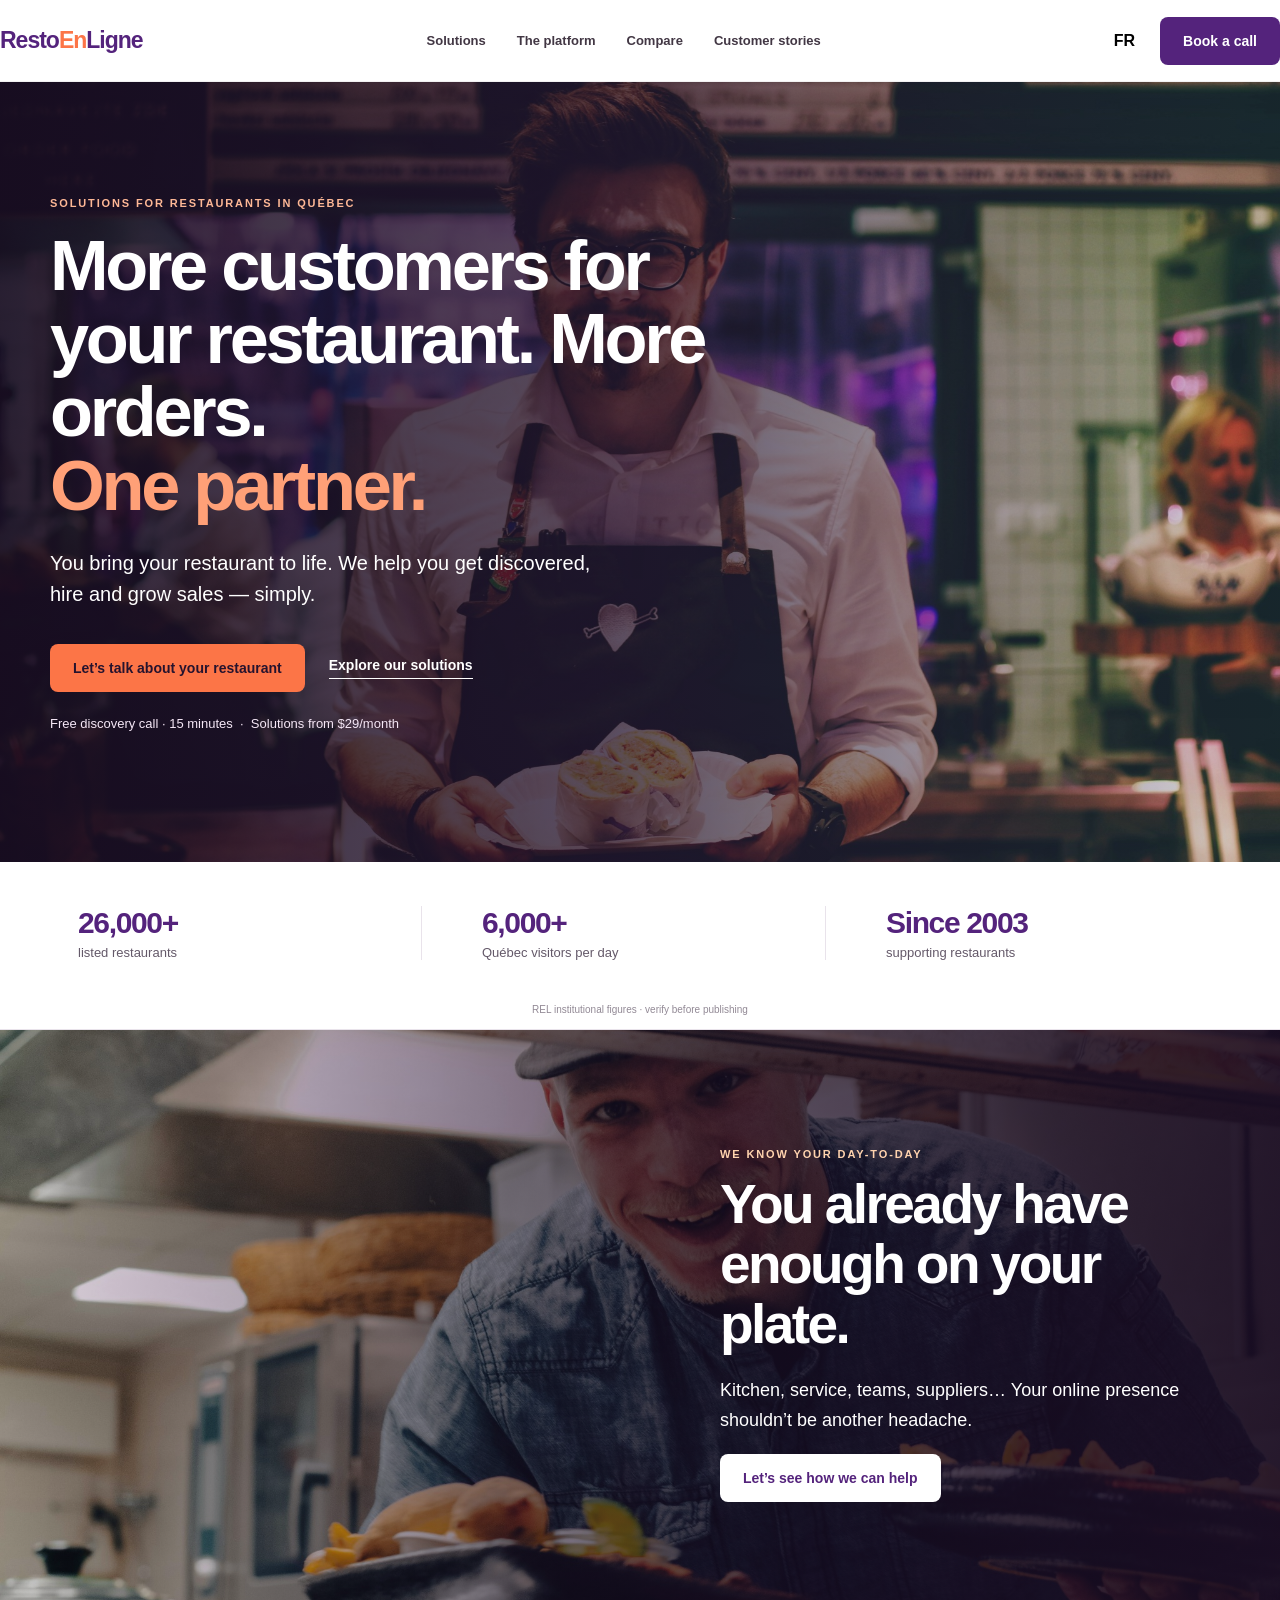
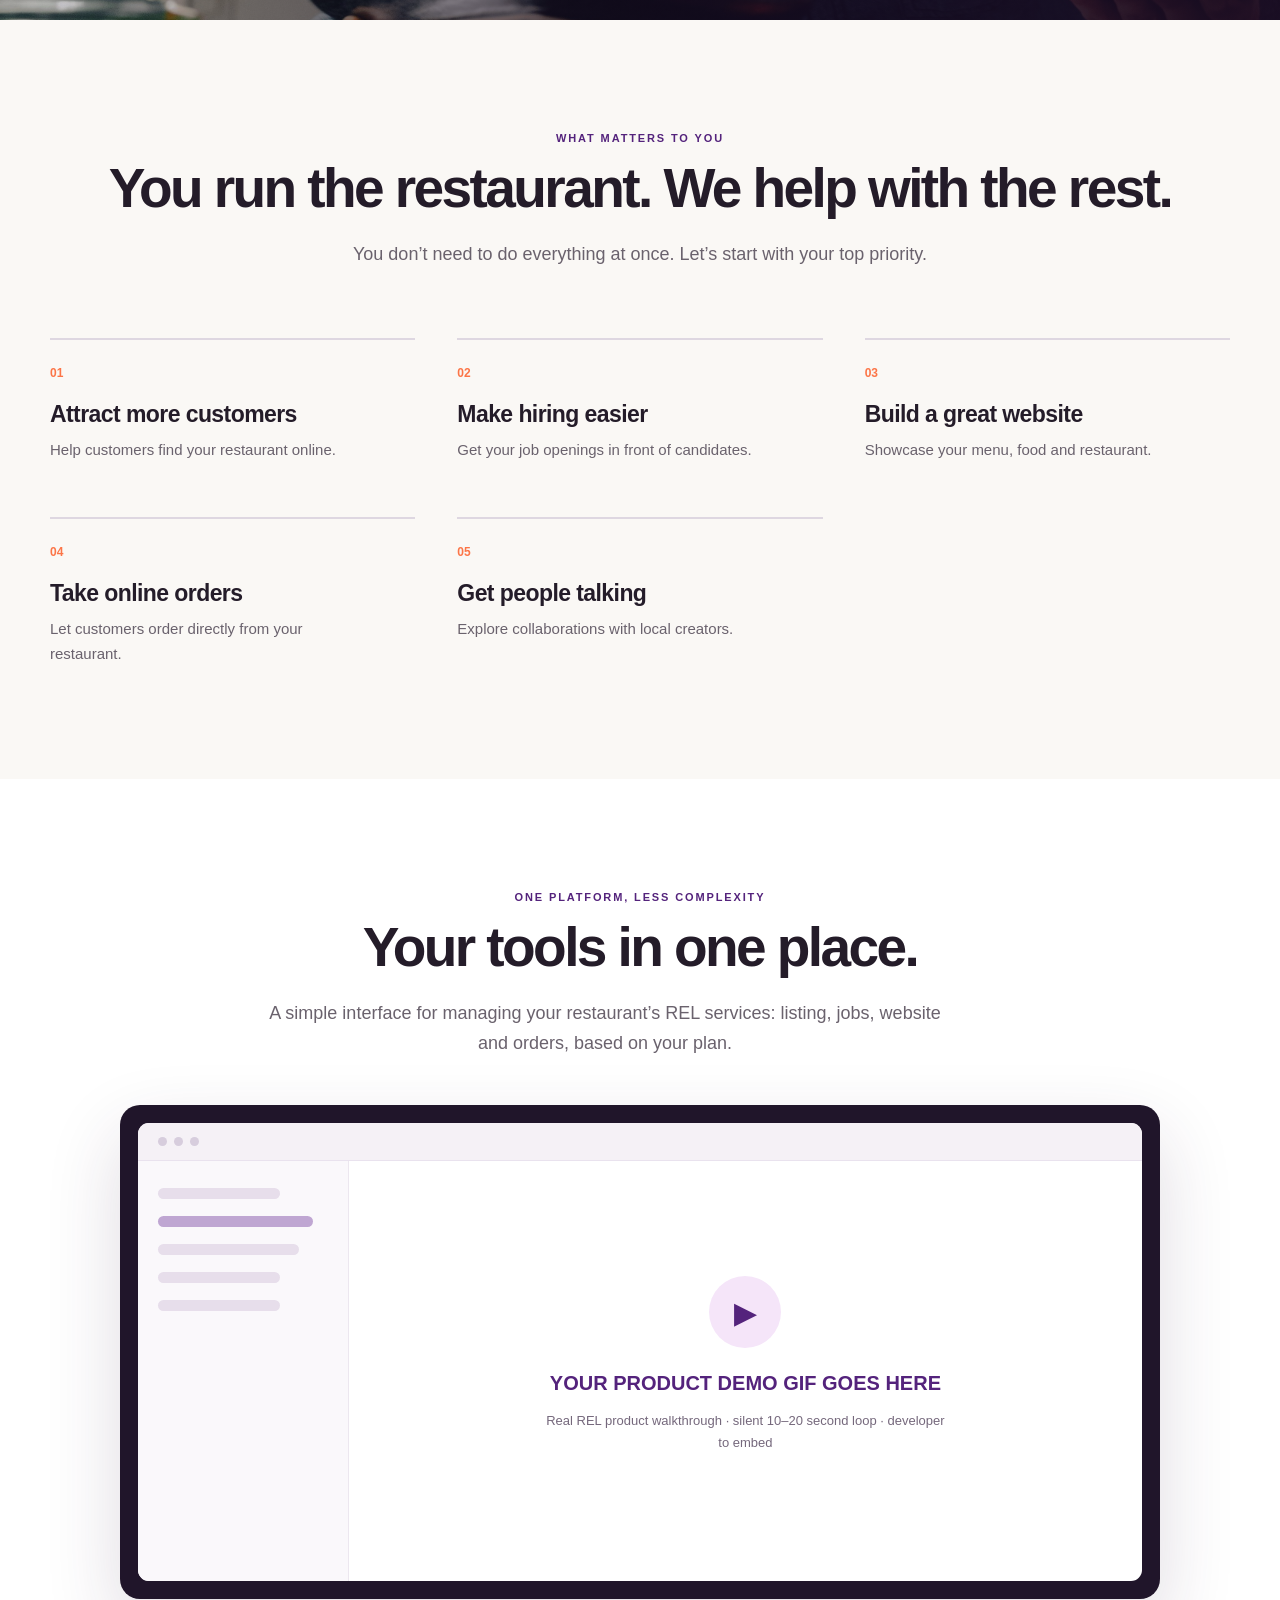
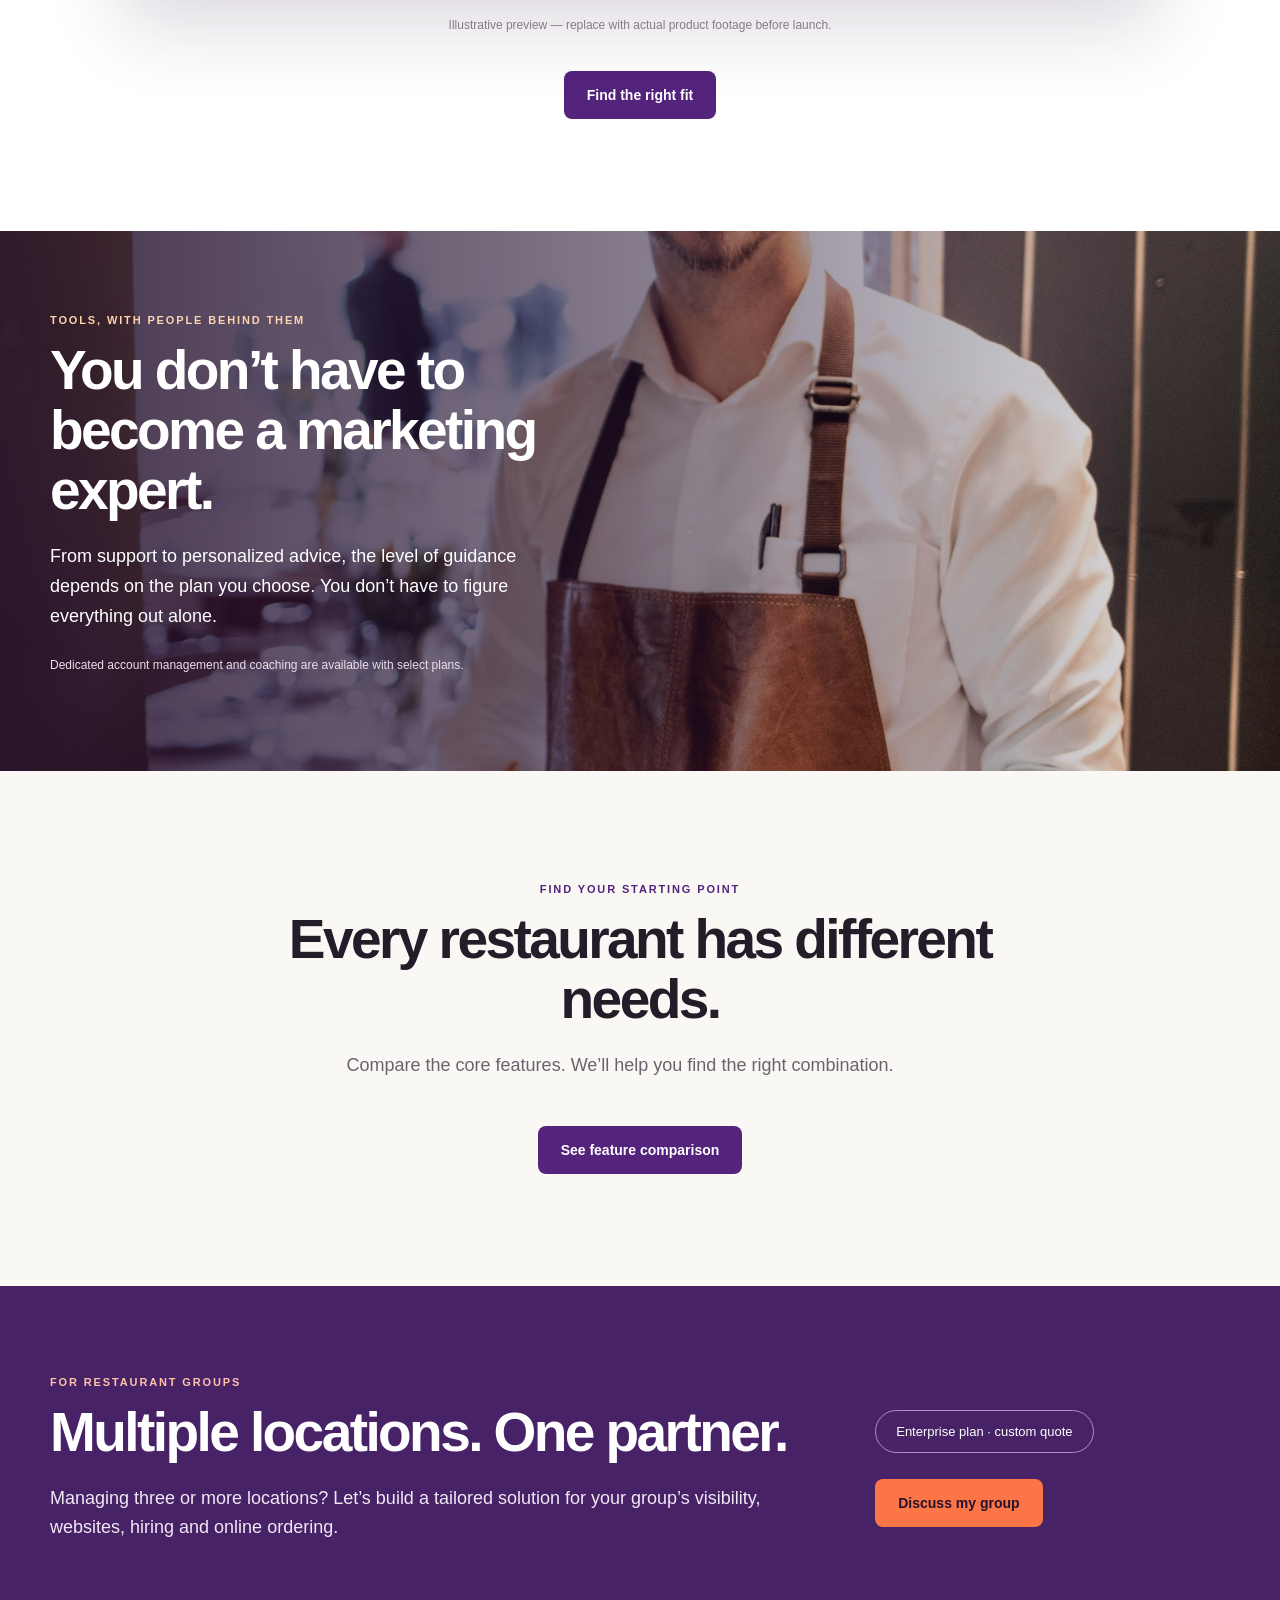
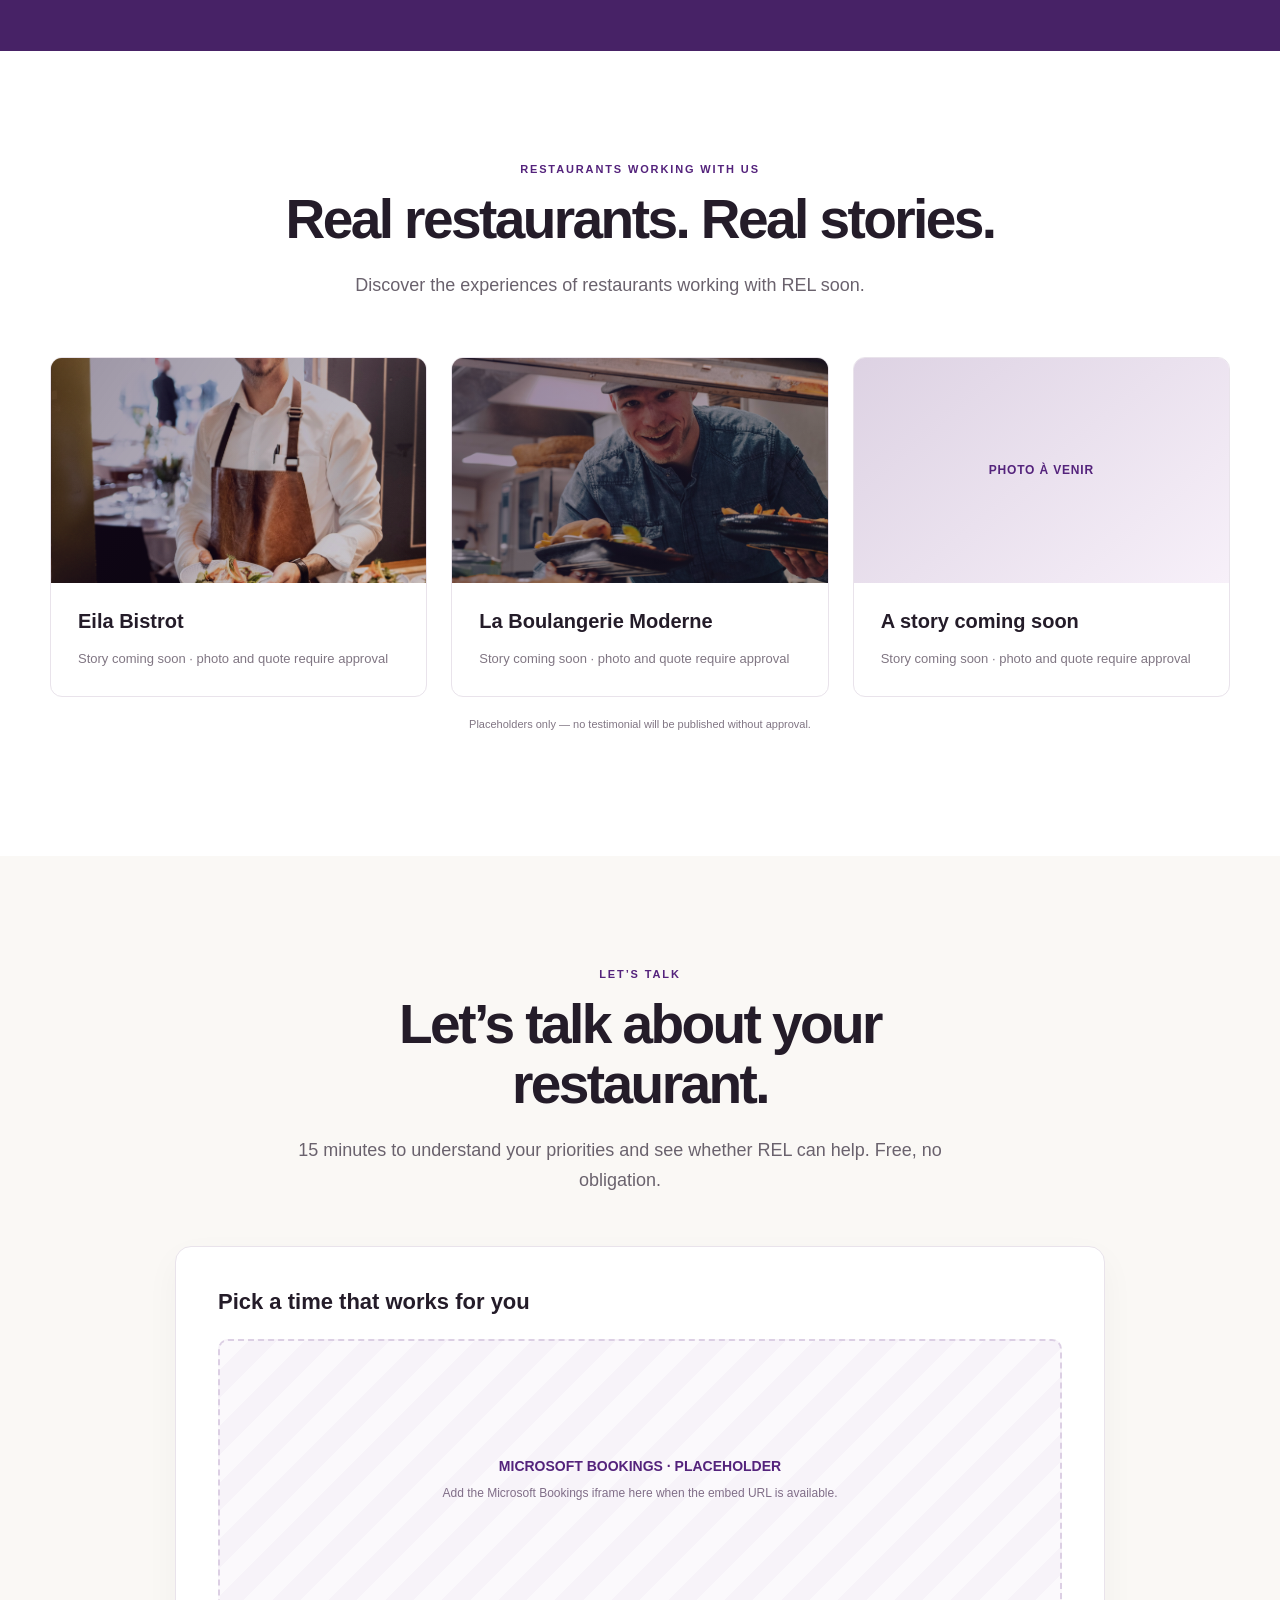
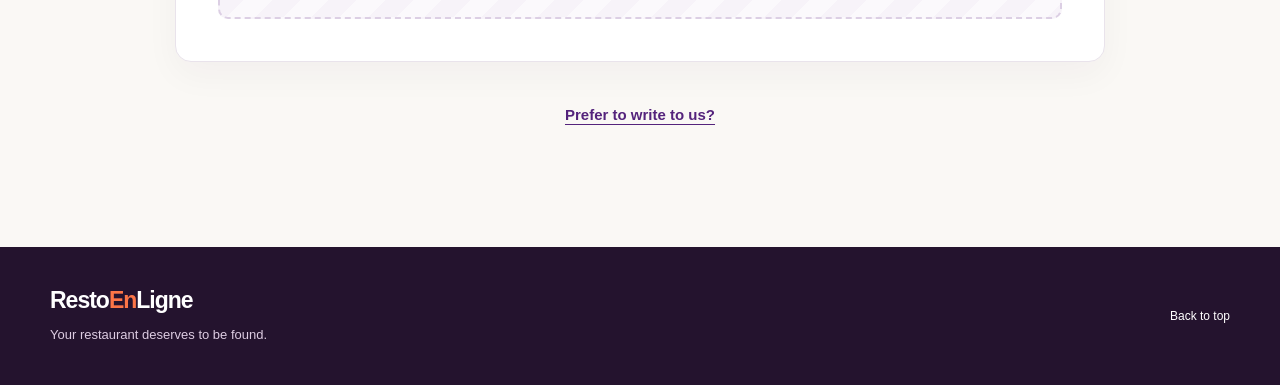
==== en/index.html @ 41df428f "Add files via upload V4 - REL Landing Page FR/EN - SEO/GEO Optimized" ====
<!doctype html>
<!DOCTYPE html>
<html lang="en-CA"><head><meta charset="utf-8"/><meta content="width=device-width,initial-scale=1" name="viewport"/><meta content="#54237C" name="theme-color"/><title>Restaurant Marketing, Online Ordering &amp; Hiring in Québec | RestoEnLigne</title><meta content="RestoEnLigne helps Québec restaurants get discovered with online visibility, websites, hiring and online ordering. Plans from $29/month." name="description"/><meta content="Restaurant Marketing, Online Ordering &amp; Hiring in Québec | RestoEnLigne" property="og:title"/><meta content="RestoEnLigne helps Québec restaurants get discovered with online visibility, websites, hiring and online ordering. Plans from $29/month." property="og:description"/><style>
:root{--purple:#54237c;--deep:#25132e;--ink:#241c29;--muted:#6a626d;--orange:#fc7547;--cream:#faf8f5;--border:#e9e3eb}*{box-sizing:border-box}html{scroll-behavior:smooth}body{margin:0;color:var(--ink);background:white;font-family:Inter,-apple-system,BlinkMacSystemFont,'Segoe UI',Arial,sans-serif;-webkit-font-smoothing:antialiased}a{text-decoration:none;color:inherit}button,input,select{font:inherit}button{cursor:pointer}.container{width:min(1180px,calc(100% - 72px));margin:auto}.header{height:82px;background:#fff;display:flex;align-items:center;position:sticky;top:0;z-index:20;border-bottom:1px solid rgba(40,25,45,.06)}.nav{display:flex;align-items:center;justify-content:space-between;gap:26px;width:100%}.logo{font-size:23px;font-weight:850;letter-spacing:-1px;color:var(--purple)}.logo em{color:var(--orange);font-style:normal}.links{display:flex;align-items:center;gap:31px;color:#423744;font-size:13px;font-weight:650}.rightnav{display:flex;align-items:center;gap:16px}.lang{padding:8px 9px;background:none;border:0;font-weight:800}.btn{display:inline-flex;align-items:center;justify-content:center;border:0;border-radius:8px;background:var(--purple);padding:16px 23px;color:#fff;font-weight:750;font-size:14px;transition:transform .2s,background .2s}.btn:hover{transform:translateY(-2px);background:#3c175c}.btn.orange{background:var(--orange);color:#25132e}.btn.orange:hover{background:#ff9169}.btn.light{background:#fff;color:var(--purple)}.linktext{font-size:14px;font-weight:750;border-bottom:1px solid currentColor;padding-bottom:5px}.eyebrow{font-size:11px;font-weight:850;letter-spacing:.17em;text-transform:uppercase;color:var(--purple)}h1,h2,h3,p{margin-top:0}h1,h2{letter-spacing:-.047em}h1{font-size:clamp(48px,5.5vw,83px);line-height:1.04;margin:20px 0 26px;font-weight:850}h2{font-size:clamp(36px,4.3vw,59px);line-height:1.09;font-weight:820;margin:14px 0 22px}p{line-height:1.65}.section{padding:112px 0}.lead{font-size:18px;color:var(--muted);max-width:680px}.hero{height:min(780px,calc(100svh - 82px));min-height:670px;background-image:linear-gradient(90deg,rgba(23,9,30,.88) 0%,rgba(30,12,39,.74) 43%,rgba(22,12,27,.16) 100%),url('assets/hero-restaurateur.jpg');background-position:center,center 45%;background-size:cover;display:flex;align-items:center;color:#fff}.hero-inner{padding:72px 0;max-width:720px}.hero .eyebrow{color:#feb896}.hero h1 .accent{display:block;color:#ffa077}.hero-desc{font-size:20px;max-width:575px;color:#fff;line-height:1.55}.hero-actions{display:flex;gap:24px;align-items:center;flex-wrap:wrap;margin-top:34px}.hero .linktext{color:#fff}.subnote{margin-top:21px;font-size:13px;color:#f5e7f6}.stats{border-bottom:1px solid var(--border);background:#fff}.stats-grid{display:grid;grid-template-columns:repeat(3,1fr);gap:32px;padding:44px 0}.stat{border-right:1px solid var(--border);padding:0 28px}.stat:last-child{border:0}.stat strong{font-size:30px;color:var(--purple);font-weight:820;letter-spacing:-.045em}.stat span{display:block;color:#645969;font-size:13px;margin-top:5px}.smallsource{font-size:10px;text-align:center;color:#928995;padding-bottom:14px}.photo-break{min-height:590px;display:flex;align-items:center;color:white;background-image:linear-gradient(90deg,rgba(26,13,36,.84),rgba(23,10,35,.45),rgba(23,10,35,.08)),url('assets/cuisine-commandes.jpg');background-position:center; background-size:cover}.photo-break .content{max-width:570px}.photo-break .eyebrow,.human-photo .eyebrow{color:#ffd3ae}.photo-break p,.human-photo p{font-size:18px;color:#fff;max-width:540px}.photo-break h2,.human-photo h2{color:white}.center{text-align:center}.center .lead{margin:0 auto}.solutions{background:var(--cream)}.solution-grid{display:grid;grid-template-columns:repeat(3,1fr);column-gap:42px;row-gap:55px;margin-top:68px}.solution{border-top:2px solid #ded7e1;padding-top:23px}.solution .number{font-size:12px;color:var(--orange);font-weight:800}.solution h3{margin:20px 0 10px;font-size:23px;letter-spacing:-.025em}.solution p{font-size:15px;color:var(--muted);margin:0;max-width:300px}.solution:last-child{grid-column:2}.product{overflow:hidden}.product-top{max-width:750px;margin:0 auto 47px;text-align:center}.screen-shell{max-width:1040px;margin:auto;background:#20152a;border-radius:20px;padding:18px;box-shadow:0 30px 75px rgba(55,31,66,.16);position:relative}.screen-browser{background:#fff;border-radius:11px;overflow:hidden;min-height:420px}.screen-top{background:#f5f1f6;padding:14px 20px;display:flex;gap:7px;border-bottom:1px solid #e9e2ee}.dot{height:9px;width:9px;background:#d7cddd;border-radius:100%}.screen-body{height:420px;display:flex}.mock-sidebar{width:21%;background:#faf8fb;border-right:1px solid #ece7ef;padding:27px 20px}.mock-line{height:11px;background:#e7deeb;border-radius:6px;margin-bottom:17px;width:72%}.mock-line:nth-child(2){background:#bfa6d2;width:91%}.mock-line:nth-child(3){width:83%}.mock-main{width:79%;padding:40px 45px;display:flex;flex-direction:column;justify-content:center;align-items:center;text-align:center}.placeholder-mark{width:72px;height:72px;border-radius:50%;display:grid;place-items:center;background:#f5e5f9;color:var(--purple);font-size:30px;margin-bottom:24px}.mock-main b{font-size:20px;color:var(--purple);max-width:480px}.mock-main p{max-width:410px;color:#75687c;font-size:13px;margin-top:15px}.product-caption{color:#8d8591;text-align:center;font-size:12px;margin-top:17px}.product-cta{margin-top:35px;text-align:center}.human-photo{background-image:linear-gradient(90deg,rgba(37,16,48,.87),rgba(37,16,48,.55),rgba(37,16,48,.06)),url('assets/service-equipe.jpg');background-size:cover;background-position:center 42%;display:flex;align-items:center;min-height:540px}.human-photo .content{max-width:570px}.human-note{font-size:12px!important;color:#eeddeb!important;margin-top:25px}.compare{background:var(--cream)}.compare-head{max-width:720px;margin:auto;text-align:center}.compare .btn{margin-top:27px}.compare-details{margin-top:46px}.compare-details[hidden]{display:none}.table-wrap{overflow-x:auto;border-radius:12px;border:1px solid var(--border);background:#fff}.table-wrap table{border-collapse:collapse;min-width:930px;width:100%;font-size:12px}.table-wrap th,.table-wrap td{padding:19px 12px;text-align:center;border-bottom:1px solid #f0ecf1}.table-wrap th:first-child,.table-wrap td:first-child{text-align:left;padding-left:22px;min-width:195px;font-weight:700}.table-wrap th{background:#f4edf7;color:var(--purple)}.table-wrap th:nth-child(6),.table-wrap td:nth-child(6){background:#fcf5ff}.table-wrap tr:last-child td{border:0}.compare-note{font-size:12px;color:#766c77;line-height:1.6;margin-top:18px}.enterprise{background:#472266;color:#fff;padding:90px 0}.enterprise-grid{display:grid;grid-template-columns:1.5fr .7fr;gap:65px;align-items:center}.enterprise .eyebrow{color:#ffc2a7}.enterprise h2{color:white}.enterprise p{color:#f2e7f5;font-size:18px}.enterprise-tag{display:inline-block;border:1px solid #b18cc6;border-radius:50px;padding:13px 20px;font-size:13px;color:#fff;margin-bottom:26px}.stories-head{max-width:740px;margin:auto;text-align:center}.stories-grid{display:grid;grid-template-columns:repeat(3,1fr);gap:24px;margin-top:56px}.story{border:1px solid var(--border);border-radius:12px;overflow:hidden;background:white}.story-cover{height:225px;background:linear-gradient(140deg,#ddd2e3,#f7f0f9);position:relative;display:flex;align-items:center;justify-content:center;color:var(--purple);font-size:12px;font-weight:800;letter-spacing:.07em}.story-cover.background1{background:linear-gradient(125deg,rgba(38,15,55,.45),rgba(40,20,56,.2)),url('assets/service-recrutement.jpg') center/cover}.story-cover.background2{background:linear-gradient(125deg,rgba(38,15,55,.45),rgba(40,20,56,.2)),url('assets/cuisine-commandes.jpg') center/cover}.story-content{padding:27px}.story-content strong{font-size:20px}.story-content p{font-size:13px;color:#807683;margin-top:15px;margin-bottom:0}.stories-disclaimer{font-size:11px;color:#807583;text-align:center;margin-top:18px}.contact{background:var(--cream)}.contact-head{text-align:center;max-width:720px;margin:0 auto 50px}.booking{background:#fff;border:1px solid var(--border);border-radius:16px;max-width:930px;margin:auto;padding:42px;box-shadow:0 13px 35px rgba(60,35,60,.04)}.booking h3{font-size:22px;margin-bottom:10px}.booking-placeholder{margin-top:24px;min-height:280px;background:repeating-linear-gradient(135deg,#fbf9fc,#fbf9fc 20px,#f7f3f9 20px,#f7f3f9 40px);border:2px dashed #dccfe4;border-radius:10px;display:flex;flex-direction:column;align-items:center;justify-content:center;text-align:center;padding:25px;color:var(--purple);gap:12px}.booking-placeholder strong{font-size:14px}.booking-placeholder span{font-size:12px;color:#806e88}.form-wrap{max-width:740px;margin:32px auto 0;text-align:center}.form-wrap summary{cursor:pointer;font-size:15px;font-weight:780;color:var(--purple);padding:12px;list-style:none;text-decoration:underline;text-underline-offset:4px}.form-panel{text-align:left;margin-top:21px;background:#fff;border:1px solid var(--border);border-radius:12px;padding:34px}.form-panel h3{font-size:24px;margin:0 0 20px}.formgrid{display:grid;grid-template-columns:repeat(2,1fr);gap:20px}.formgrid label{font-size:12px;font-weight:750;display:flex;flex-direction:column;gap:8px}.formgrid input,.formgrid select{border:1px solid #dcd4df;border-radius:8px;padding:14px;background:white;min-width:0}.formgrid label.wide{grid-column:span 2}.form-panel button{margin-top:25px}.form-disclaimer{font-size:11px;color:#766b77;margin-top:18px}.footer{background:#24132e;color:#fff;padding:40px 0}.footer-inner{display:flex;justify-content:space-between;align-items:center;gap:22px}.footer .logo{color:#fff}.footer p{margin:10px 0 0;font-size:13px;color:#ddcce2}.footer a.top{font-size:12px}.skip{position:absolute;left:-9999px}.skip:focus{left:15px;top:5px;background:white;padding:14px;z-index:30}a:focus-visible,button:focus-visible,summary:focus-visible,input:focus-visible,select:focus-visible{outline:3px solid var(--orange);outline-offset:2px}@media(max-width:900px){.links{display:none}.solution-grid{grid-template-columns:repeat(2,1fr)}.solution:last-child{grid-column:auto}.enterprise-grid{grid-template-columns:1fr;gap:18px}.stories-grid{grid-template-columns:repeat(2,1fr)}.story:last-child{grid-column:span 2}.hero{min-height:700px;height:auto;background-position:center,58% center}.hero-inner{max-width:690px}}@media(max-width:600px){.container{width:calc(100% - 40px)}.header{height:70px}.rightnav .btn{font-size:11px;padding:12px 11px}.logo{font-size:19px}.hero{min-height:740px;background-image:linear-gradient(90deg,rgba(23,9,30,.9),rgba(30,12,39,.75)),url('assets/hero-restaurateur.jpg');background-position:center,55% center}.hero-inner{padding:55px 0}.hero h1{font-size:clamp(42px,11vw,58px)}.hero-desc{font-size:17px}.hero-actions{align-items:flex-start;gap:19px;flex-direction:column}.stats-grid{grid-template-columns:1fr;gap:22px;padding:34px 0}.stat{border-right:0;border-bottom:1px solid var(--border);padding:0 0 17px}.stat:last-child{border:0}.section{padding:78px 0}.solution-grid{grid-template-columns:1fr;margin-top:40px;row-gap:26px}.solution{padding-top:16px}.photo-break,.human-photo{min-height:580px}.screen-shell{border-radius:12px;padding:8px}.screen-body{height:290px}.screen-browser{min-height:290px}.mock-sidebar{width:19%;padding:20px 8px}.mock-main{padding:15px;width:81%}.mock-main b{font-size:14px}.mock-main p{font-size:11px}.placeholder-mark{height:45px;width:45px;font-size:21px;margin-bottom:15px}.stories-grid{grid-template-columns:1fr}.story:last-child{grid-column:auto}.booking{padding:23px}.formgrid{grid-template-columns:1fr}.formgrid label.wide{grid-column:auto}.form-panel{padding:23px}.footer-inner{align-items:flex-start;flex-direction:column}}

/* V4: visual balance and responsive photo content */
.photo-break{background-image:linear-gradient(270deg,rgba(26,13,36,.91) 0%,rgba(23,10,35,.68) 40%,rgba(23,10,35,.08) 100%),url('../assets/cuisine-commandes.jpg');background-position:center,center 50%}
.photo-break .container{display:flex;justify-content:flex-end}
.photo-break .content{max-width:510px;margin-left:auto}
.hero{background-image:linear-gradient(90deg,rgba(23,9,30,.89) 0%,rgba(30,12,39,.73) 48%,rgba(22,12,27,.14) 100%),url('../assets/hero-restaurateur.jpg')}
.human-photo{background-image:linear-gradient(90deg,rgba(37,16,48,.87),rgba(37,16,48,.55),rgba(37,16,48,.06)),url('../assets/service-equipe.jpg')}
.story-cover.background1{background-image:linear-gradient(125deg,rgba(38,15,55,.45),rgba(40,20,56,.2)),url('../assets/service-recrutement.jpg')}
.story-cover.background2{background-image:linear-gradient(125deg,rgba(38,15,55,.45),rgba(40,20,56,.2)),url('../assets/cuisine-commandes.jpg')}
@media(max-width:720px){.photo-break{background-image:linear-gradient(180deg,rgba(23,10,35,.28) 0%,rgba(23,10,35,.86) 75%),url('../assets/cuisine-commandes.jpg');background-position:center}.photo-break .container{justify-content:flex-start}.photo-break .content{margin-left:0}.hero{background-position:center,65% center}.section{padding:76px 0}}
</style><script id="schema-data" type="application/ld+json">{"@context": "https://schema.org", "@type": "Organization", "name": "RestoEnLigne", "url": "https://restoenligne.com/", "description": "Plateforme de visibilité, recrutement, création de sites web et commandes en ligne pour les restaurants au Québec.", "inLanguage": "en-CA"}</script><meta content="index,follow" name="robots"/><meta content="website" property="og:type"/><link href="../fr/" hreflang="fr-CA" rel="alternate"/><link href="../en/" hreflang="en-CA" rel="alternate"/></head><body><a class="skip" href="#main">Passer au contenu</a><header class="header"><nav aria-label="Navigation principale" class="container nav"><a aria-label="RestoEnLigne" class="logo" href="#top">Resto<em>En</em>Ligne</a><div class="links"><a data-t="nav_solutions" href="#solutions">Solutions</a><a data-t="nav_platform" href="#plateforme">The platform</a><a data-t="nav_compare" href="#compare">Compare</a><a data-t="nav_stories" href="#temoignages">Customer stories</a></div><div class="rightnav"><button aria-label="Change language" class="lang" id="lang-switch">FR</button><a class="btn" data-t="nav_cta" href="#contact">Book a call</a></div></nav></header><main id="main"><section class="hero" id="top"><div class="container"><div class="hero-inner"><div class="eyebrow" data-t="eyebrow">SOLUTIONS FOR RESTAURANTS IN QUÉBEC</div><h1><span data-t="hero_title">More customers for your restaurant. More orders.</span><span class="accent" data-t="hero_emphasis">One partner.</span></h1><p class="hero-desc" data-t="hero_desc">You bring your restaurant to life. We help you get discovered, hire and grow sales — simply.</p><div class="hero-actions"><a class="btn orange" data-t="hero_cta" href="#contact">Let’s talk about your restaurant</a><a class="linktext" data-t="hero_subcta" href="#solutions">Explore our solutions</a></div><p class="subnote"><span data-t="hero_duration">Free discovery call · 15 minutes</span>  ·  <span data-t="from_price">Solutions from $29/month</span></p></div></div></section><div class="stats"><div class="container stats-grid"><div class="stat"><strong data-t="proof_1_num">26,000+</strong><span data-t="proof_1_label">listed restaurants</span></div><div class="stat"><strong data-t="proof_2_num">6,000+</strong><span data-t="proof_2_label">Québec visitors per day</span></div><div class="stat"><strong data-t="proof_3_num">Since 2003</strong><span data-t="proof_3_label">supporting restaurants</span></div></div><div class="smallsource" data-t="proof_source">REL institutional figures · verify before publishing</div></div><section class="photo-break"><div class="container"><div class="content"><div class="eyebrow" data-t="problem_eyebrow">WE KNOW YOUR DAY-TO-DAY</div><h2 data-t="problem_title">You already have enough on your plate.</h2><p data-t="problem_desc">Kitchen, service, teams, suppliers… Your online presence shouldn’t be another headache.</p><a class="btn light" data-t="problem_cta" href="#contact">Let’s see how we can help</a></div></div></section><section class="section solutions" id="solutions"><div class="container"><div class="center"><div class="eyebrow" data-t="solutions_eyebrow">WHAT MATTERS TO YOU</div><h2 data-t="solutions_title">You run the restaurant. We help with the rest.</h2><p class="lead" data-t="solutions_desc">You don’t need to do everything at once. Let’s start with your top priority.</p></div><div class="solution-grid"><article class="solution"><span class="number">01</span><h3 data-t="sol1">Attract more customers</h3><p data-t="sol1d">Help customers find your restaurant online.</p></article><article class="solution"><span class="number">02</span><h3 data-t="sol2">Make hiring easier</h3><p data-t="sol2d">Get your job openings in front of candidates.</p></article><article class="solution"><span class="number">03</span><h3 data-t="sol3">Build a great website</h3><p data-t="sol3d">Showcase your menu, food and restaurant.</p></article><article class="solution"><span class="number">04</span><h3 data-t="sol4">Take online orders</h3><p data-t="sol4d">Let customers order directly from your restaurant.</p></article><article class="solution"><span class="number">05</span><h3 data-t="sol5">Get people talking</h3><p data-t="sol5d">Explore collaborations with local creators.</p></article></div></div></section><section class="section product" id="plateforme"><div class="container"><div class="product-top"><div class="eyebrow" data-t="product_eyebrow">ONE PLATFORM, LESS COMPLEXITY</div><h2 data-t="product_title">Your tools in one place.</h2><p class="lead" data-t="product_desc">A simple interface for managing your restaurant’s REL services: listing, jobs, website and orders, based on your plan.</p></div><div class="screen-shell"><div class="screen-browser"><div class="screen-top"><span class="dot"></span><span class="dot"></span><span class="dot"></span></div><div class="screen-body"><div aria-hidden="true" class="mock-sidebar"><div class="mock-line"></div><div class="mock-line"></div><div class="mock-line"></div><div class="mock-line"></div><div class="mock-line"></div></div><div class="mock-main" id="gif-holder"><div aria-hidden="true" class="placeholder-mark">▶</div><b data-t="product_placeholder">YOUR PRODUCT DEMO GIF GOES HERE</b><p data-t="product_placeholder_sub">Real REL product walkthrough · silent 10–20 second loop · developer to embed</p></div></div></div></div><p class="product-caption" data-t="product_caption">Illustrative preview — replace with actual product footage before launch.</p><div class="product-cta"><a class="btn" data-t="product_cta" href="#contact">Find the right fit</a></div></div></section><section class="human-photo"><div class="container"><div class="content"><div class="eyebrow" data-t="photo_eyebrow">TOOLS, WITH PEOPLE BEHIND THEM</div><h2 data-t="photo_title">You don’t have to become a marketing expert.</h2><p data-t="photo_desc">From support to personalized advice, the level of guidance depends on the plan you choose. You don’t have to figure everything out alone.</p><p class="human-note" data-t="photo_note">Dedicated account management and coaching are available with select plans.</p></div></div></section><section class="section compare" id="compare"><div class="container"><div class="compare-head"><div class="eyebrow" data-t="compare_eyebrow">FIND YOUR STARTING POINT</div><h2 data-t="compare_title">Every restaurant has different needs.</h2><p class="lead" data-t="compare_desc">Compare the core features. We’ll help you find the right combination.</p><button aria-controls="compare-details" aria-expanded="false" class="btn" data-t="compare_toggle_show" id="compare-trigger">See feature comparison</button></div><div class="compare-details" hidden="" id="compare-details"><div class="table-wrap"><table><thead><tr><th data-t="compare_feature">Features</th><th data-t="plan0">Spotlight</th><th data-t="plan1">Essential</th><th data-t="plan2">Visibility</th><th data-t="plan3">Performance</th><th data-t="plan4">All-in-One</th><th data-t="plan5">Enterprise</th></tr></thead><tbody id="tablebody"><tr><td>RestoEnLigne listing</td><td>✓</td><td>✓</td><td>✓</td><td>✓</td><td>✓</td><td>Tailored</td></tr><tr><td>Online visibility</td><td>—</td><td>✓</td><td>✓</td><td>—</td><td>✓</td><td>Tailored</td></tr><tr><td>Job postings</td><td>—</td><td>✓</td><td>✓</td><td>—</td><td>✓</td><td>Tailored</td></tr><tr><td>Custom website</td><td>—</td><td>—</td><td>✓</td><td>—</td><td>✓</td><td>Tailored</td></tr><tr><td>Promotional landing pages</td><td>—</td><td>—</td><td>—</td><td>—</td><td>✓</td><td>Tailored</td></tr><tr><td>Online ordering</td><td>—</td><td>—</td><td>—</td><td>✓</td><td>✓</td><td>Tailored</td></tr><tr><td>Chat and email support</td><td>—</td><td>✓</td><td>✓</td><td>—</td><td>✓</td><td>Tailored</td></tr><tr><td>Personalized guidance</td><td>—</td><td>Académie</td><td>Suivi</td><td>—</td><td>Accompagnement</td><td>Tailored</td></tr></tbody></table></div><p class="compare-note" data-t="compare_note">A 10% service fee applies to online orders. Exact services and terms are confirmed during your call.</p><p class="center"><a class="linktext" data-t="compare_cta" href="#contact">Find my plan</a></p></div></div></section><section class="enterprise"><div class="container enterprise-grid"><div><div class="eyebrow" data-t="enterprise_eyebrow">FOR RESTAURANT GROUPS</div><h2 data-t="enterprise_title">Multiple locations. One partner.</h2><p data-t="enterprise_desc">Managing three or more locations? Let’s build a tailored solution for your group’s visibility, websites, hiring and online ordering.</p></div><div><div class="enterprise-tag" data-t="enterprise_note">Enterprise plan · custom quote</div><div><a class="btn orange" data-t="enterprise_cta" href="#contact">Discuss my group</a></div></div></div></section><section class="section" id="temoignages"><div class="container"><div class="stories-head"><div class="eyebrow" data-t="stories_eyebrow">RESTAURANTS WORKING WITH US</div><h2 data-t="stories_title">Real restaurants. Real stories.</h2><p class="lead" data-t="stories_desc">Discover the experiences of restaurants working with REL soon.</p></div><div class="stories-grid"><article class="story"><div aria-hidden="true" class="story-cover background1"></div><div class="story-content"><strong data-t="story1">Eila Bistrot</strong><p data-t="story_placeholder">Story coming soon · photo and quote require approval</p></div></article><article class="story"><div aria-hidden="true" class="story-cover background2"></div><div class="story-content"><strong data-t="story2">La Boulangerie Moderne</strong><p data-t="story_placeholder">Story coming soon · photo and quote require approval</p></div></article><article class="story"><div aria-hidden="true" class="story-cover">PHOTO À VENIR</div><div class="story-content"><strong data-t="story3">A story coming soon</strong><p data-t="story_placeholder">Story coming soon · photo and quote require approval</p></div></article></div><p class="stories-disclaimer" data-t="story_warning">Placeholders only — no testimonial will be published without approval.</p></div></section><section class="section contact" id="contact"><div class="container"><div class="contact-head"><div class="eyebrow" data-t="contact_eyebrow">LET’S TALK</div><h2 data-t="contact_title">Let’s talk about your restaurant.</h2><p class="lead" data-t="contact_desc">15 minutes to understand your priorities and see whether REL can help. Free, no obligation.</p></div><div class="booking"><h3 data-t="booking_title">Pick a time that works for you</h3><div class="booking-placeholder" id="bookings-embed"><strong data-t="booking_placeholder">MICROSOFT BOOKINGS · PLACEHOLDER</strong><span data-t="booking_desc">Add the Microsoft Bookings iframe here when the embed URL is available.</span></div></div><details class="form-wrap"><summary data-t="form_toggle">Prefer to write to us?</summary><div class="form-panel"><h3 data-t="form_title">Tell us what you need</h3><form id="contact-form"><div class="formgrid"><label><span data-t="firstname">First name</span><input autocomplete="given-name" name="first_name" required="" type="text"/></label><label><span data-t="email">Email</span><input autocomplete="email" name="email" required="" type="email"/></label><label><span data-t="restaurant">Restaurant name</span><input autocomplete="organization" name="restaurant" required="" type="text"/></label><label><span data-t="needs">Your priority</span><select id="needs" name="needs" required=""><option value="">Select a priority</option><option value="need1">Attract more customers</option><option value="need2">Online visibility / website</option><option value="need3">Hiring</option><option value="need4">Increase online orders</option><option value="need5">Creators / local visibility</option><option value="need6">Several needs / Not sure yet</option></select></label><label class="wide"><span data-t="locations">Number of locations (optional)</span><select id="locations" name="locations"><option value="">—</option><option value="loc1">1</option><option value="loc2">2</option><option value="loc3">3 to 5</option><option value="loc4">6 or more</option></select></label></div><button class="btn" data-t="submit" type="submit">Send my request</button><p class="form-disclaimer" data-t="privacy_notice">By submitting this form, you agree to be contacted about your inquiry.</p></form></div></details></div></section></main><footer class="footer"><div class="container footer-inner"><div><a class="logo" href="#top">Resto<em>En</em>Ligne</a><p data-t="footer">Your restaurant deserves to be found.</p></div><a class="top" data-t="back" href="#top">Back to top</a></div></footer><script id="web-schema" type="application/ld+json">{"@context": "https://schema.org", "@type": "WebPage", "name": "RestoEnLigne – Solutions pour restaurateurs", "inLanguage": "en-CA", "about": {"@type": "Thing", "name": "Services numériques pour restaurants au Québec"}}</script><script>
const copy={"fr":{"nav_solutions":"Solutions","nav_platform":"La plateforme","nav_compare":"Comparer","nav_stories":"Ils nous font confiance","nav_cta":"Planifier un appel","eyebrow":"SOLUTIONS POUR RESTAURANTS AU QUÉBEC","hero_title":"Plus de clients pour votre restaurant. Plus de commandes.","hero_emphasis":"Un seul partenaire.","hero_desc":"Vous faites vivre votre restaurant. Nous vous aidons à le faire connaître, à recruter et à développer vos ventes — simplement.","hero_cta":"Parlons de votre restaurant","hero_subcta":"Découvrir les solutions","hero_duration":"Appel découverte gratuit · 15 minutes","from_price":"Des solutions à partir de 29 $/mois","proof_1_num":"26 000+","proof_1_label":"restaurants répertoriés","proof_2_num":"6 000+","proof_2_label":"visiteurs québécois par jour","proof_3_num":"Depuis 2003","proof_3_label":"au service des restaurateurs","proof_source":"Données institutionnelles REL · chiffres à confirmer avant publication","problem_eyebrow":"ON CONNAÎT VOTRE QUOTIDIEN","problem_title":"Vous avez déjà assez de choses à gérer.","problem_desc":"La cuisine, le service, les équipes, les fournisseurs… Votre présence en ligne ne devrait pas être un casse-tête.","problem_cta":"Voyons comment vous aider","solutions_eyebrow":"CE QUI COMPTE POUR VOUS","solutions_title":"Vous gérez le restaurant. On vous aide pour le reste.","solutions_desc":"Pas besoin de tout faire en même temps. Commençons par votre priorité.","sol1":"Attirer des clients","sol1d":"Aidez les gens à trouver votre restaurant en ligne.","sol2":"Recruter plus facilement","sol2d":"Faites connaître vos offres d’emploi aux candidats.","sol3":"Avoir un beau site web","sol3d":"Donnez envie de découvrir votre cuisine et votre menu.","sol4":"Recevoir des commandes","sol4d":"Proposez la commande en ligne directement à vos clients.","sol5":"Faire parler de vous","sol5d":"Explorez des collaborations avec des créateurs de contenu.","sol5n":"Selon les services disponibles","product_eyebrow":"UNE PLATEFORME, MOINS DE COMPLICATIONS","product_title":"Vos outils au même endroit.","product_desc":"Une interface simple pour gérer les services REL de votre restaurant : votre fiche, vos offres d’emploi, votre site et vos commandes, selon votre forfait.","product_placeholder":"VOTRE GIF DE DÉMONSTRATION ICI","product_placeholder_sub":"Capture de la vraie interface REL · boucle silencieuse de 10 à 20 secondes · à intégrer par le développeur","product_caption":"Aperçu illustratif — remplacer par une capture réelle du produit avant publication.","product_cta":"Découvrir ce qui vous convient","photo_eyebrow":"DES OUTILS, MAIS AUSSI DES HUMAINS","photo_title":"Pas besoin de devenir expert en marketing.","photo_desc":"Du soutien aux conseils personnalisés, l’accompagnement évolue selon le forfait choisi. Vous n’avez pas à tout gérer seul.","photo_note":"Suivi dédié et coaching offerts sur certaines formules seulement.","compare_eyebrow":"CHOISISSEZ VOTRE POINT DE DÉPART","compare_title":"À chaque restaurant, ses besoins.","compare_desc":"Comparez les principales fonctionnalités. On vous aidera à choisir la bonne combinaison.","compare_toggle_show":"Voir le comparateur des fonctionnalités","compare_toggle_hide":"Masquer le comparateur","compare_feature":"Fonctionnalités","plan0":"Spotlight","plan1":"Essentiel","plan2":"Visibilité","plan3":"Performance","plan4":"Tout-en-un","plan5":"Entreprise","tailored":"Sur mesure","included":"Inclus","unavailable":"—","annual":"Selon l’offre annuelle","f0":"Fiche sur RestoEnLigne","f1":"Visibilité sur le web","f2":"Publication d’offres d’emploi","f3":"Site web personnalisé","f4":"Pages promotionnelles","f5":"Commandes en ligne","f6":"Support chat et courriel","f7":"Accompagnement personnalisé","jobs_basic":"Inclus","jobs_plus":"Illimité et mis en avant","academy":"REL Academy","qcheck":"Suivi trimestriel","fullcare":"Suivi mensuel + coaching","compare_note":"Des frais de service de 10 % s’appliquent aux commandes en ligne. Le contenu et les modalités exactes sont confirmés lors de l’échange.","compare_cta":"Trouver la bonne formule","enterprise_eyebrow":"POUR LES GROUPES DE RESTAURATION","enterprise_title":"Plusieurs adresses. Un seul partenaire.","enterprise_desc":"Vous gérez trois établissements ou plus ? Parlons d’une solution sur mesure pour la visibilité, les sites web, le recrutement et la commande en ligne de votre groupe.","enterprise_cta":"Discuter de mon groupe","enterprise_note":"Offre Entreprise · sur devis","stories_eyebrow":"ILS NOUS FONT CONFIANCE","stories_title":"De vrais restaurants. De vraies histoires.","stories_desc":"Découvrez prochainement les expériences des établissements accompagnés par REL.","story1":"Eila Bistrot","story2":"La Boulangerie Moderne","story3":"Une prochaine histoire","story_placeholder":"Témoignage à venir · photo et citation à approuver","story_warning":"Espaces réservés — aucun témoignage n’est publié sans validation du restaurant.","contact_eyebrow":"ON EN PARLE ?","contact_title":"Parlons de votre restaurant.","contact_desc":"15 minutes pour comprendre vos priorités et voir si REL peut vous aider. Gratuit, sans engagement.","booking_title":"Choisissez le moment qui vous convient","booking_placeholder":"MICROSOFT BOOKINGS · EMPLACEMENT RÉSERVÉ","booking_desc":"Insérer ici l’iframe Microsoft Bookings dès que son URL est disponible.","form_toggle":"Vous préférez nous écrire ?","form_title":"Dites-nous ce dont vous avez besoin","firstname":"Prénom","email":"Courriel","restaurant":"Nom du restaurant","needs":"Votre priorité","needs_default":"Sélectionnez une priorité","need1":"Attirer plus de clients","need2":"Me faire trouver sur le web / site","need3":"Recruter","need4":"Développer les commandes","need5":"Influenceurs / visibilité locale","need6":"Plusieurs besoins / Je ne sais pas encore","locations":"Nombre d’établissements (facultatif)","loc1":"1","loc2":"2","loc3":"3 à 5","loc4":"6 ou plus","submit":"Envoyer ma demande","privacy_notice":"En envoyant ce formulaire, vous acceptez d’être contacté au sujet de votre demande.","form_dev":"Démo : formulaire à connecter à Zoho Forms ou CRM avant publication.","footer":"Votre restaurant mérite d’être trouvé.","back":"Retour en haut","lang":"EN"},"en":{"nav_solutions":"Solutions","nav_platform":"The platform","nav_compare":"Compare","nav_stories":"Customer stories","nav_cta":"Book a call","eyebrow":"SOLUTIONS FOR RESTAURANTS IN QUÉBEC","hero_title":"More customers for your restaurant. More orders.","hero_emphasis":"One partner.","hero_desc":"You bring your restaurant to life. We help you get discovered, hire and grow sales — simply.","hero_cta":"Let’s talk about your restaurant","hero_subcta":"Explore our solutions","hero_duration":"Free discovery call · 15 minutes","from_price":"Solutions from $29/month","proof_1_num":"26,000+","proof_1_label":"listed restaurants","proof_2_num":"6,000+","proof_2_label":"Québec visitors per day","proof_3_num":"Since 2003","proof_3_label":"supporting restaurants","proof_source":"REL institutional figures · verify before publishing","problem_eyebrow":"WE KNOW YOUR DAY-TO-DAY","problem_title":"You already have enough on your plate.","problem_desc":"Kitchen, service, teams, suppliers… Your online presence shouldn’t be another headache.","problem_cta":"Let’s see how we can help","solutions_eyebrow":"WHAT MATTERS TO YOU","solutions_title":"You run the restaurant. We help with the rest.","solutions_desc":"You don’t need to do everything at once. Let’s start with your top priority.","sol1":"Attract more customers","sol1d":"Help customers find your restaurant online.","sol2":"Make hiring easier","sol2d":"Get your job openings in front of candidates.","sol3":"Build a great website","sol3d":"Showcase your menu, food and restaurant.","sol4":"Take online orders","sol4d":"Let customers order directly from your restaurant.","sol5":"Get people talking","sol5d":"Explore collaborations with local creators.","sol5n":"Subject to service availability","product_eyebrow":"ONE PLATFORM, LESS COMPLEXITY","product_title":"Your tools in one place.","product_desc":"A simple interface for managing your restaurant’s REL services: listing, jobs, website and orders, based on your plan.","product_placeholder":"YOUR PRODUCT DEMO GIF GOES HERE","product_placeholder_sub":"Real REL product walkthrough · silent 10–20 second loop · developer to embed","product_caption":"Illustrative preview — replace with actual product footage before launch.","product_cta":"Find the right fit","photo_eyebrow":"TOOLS, WITH PEOPLE BEHIND THEM","photo_title":"You don’t have to become a marketing expert.","photo_desc":"From support to personalized advice, the level of guidance depends on the plan you choose. You don’t have to figure everything out alone.","photo_note":"Dedicated account management and coaching are available with select plans.","compare_eyebrow":"FIND YOUR STARTING POINT","compare_title":"Every restaurant has different needs.","compare_desc":"Compare the core features. We’ll help you find the right combination.","compare_toggle_show":"See feature comparison","compare_toggle_hide":"Hide feature comparison","compare_feature":"Features","plan0":"Spotlight","plan1":"Essential","plan2":"Visibility","plan3":"Performance","plan4":"All-in-One","plan5":"Enterprise","tailored":"Custom","included":"Included","unavailable":"—","annual":"Based on annual plan","f0":"RestoEnLigne listing","f1":"Online visibility","f2":"Job postings","f3":"Custom website","f4":"Promotional landing pages","f5":"Online ordering","f6":"Chat and email support","f7":"Personalized guidance","jobs_basic":"Included","jobs_plus":"Unlimited and promoted","academy":"REL Academy","qcheck":"Quarterly check-in","fullcare":"Monthly check-ins + coaching","compare_note":"A 10% service fee applies to online orders. Exact services and terms are confirmed during your call.","compare_cta":"Find my plan","enterprise_eyebrow":"FOR RESTAURANT GROUPS","enterprise_title":"Multiple locations. One partner.","enterprise_desc":"Managing three or more locations? Let’s build a tailored solution for your group’s visibility, websites, hiring and online ordering.","enterprise_cta":"Discuss my group","enterprise_note":"Enterprise plan · custom quote","stories_eyebrow":"RESTAURANTS WORKING WITH US","stories_title":"Real restaurants. Real stories.","stories_desc":"Discover the experiences of restaurants working with REL soon.","story1":"Eila Bistrot","story2":"La Boulangerie Moderne","story3":"A story coming soon","story_placeholder":"Story coming soon · photo and quote require approval","story_warning":"Placeholders only — no testimonial will be published without approval.","contact_eyebrow":"LET’S TALK","contact_title":"Let’s talk about your restaurant.","contact_desc":"15 minutes to understand your priorities and see whether REL can help. Free, no obligation.","booking_title":"Pick a time that works for you","booking_placeholder":"MICROSOFT BOOKINGS · PLACEHOLDER","booking_desc":"Add the Microsoft Bookings iframe here when the embed URL is available.","form_toggle":"Prefer to write to us?","form_title":"Tell us what you need","firstname":"First name","email":"Email","restaurant":"Restaurant name","needs":"Your priority","needs_default":"Select a priority","need1":"Attract more customers","need2":"Online visibility / website","need3":"Hiring","need4":"Increase online orders","need5":"Creators / local visibility","need6":"Several needs / Not sure yet","locations":"Number of locations (optional)","loc1":"1","loc2":"2","loc3":"3 to 5","loc4":"6 or more","submit":"Send my request","privacy_notice":"By submitting this form, you agree to be contacted about your inquiry.","form_dev":"Demo: connect this form to Zoho Forms or your CRM before launch.","footer":"Your restaurant deserves to be found.","back":"Back to top","lang":"FR"}};const matrix=[['f0',['✓','✓','✓','✓','✓','custom']],['f1',['—','✓','✓','—','✓','custom']],['f2',['—','basic','plus','—','plus','custom']],['f3',['—','—','✓','—','✓','custom']],['f4',['—','—','—','—','✓','custom']],['f5',['—','—','—','✓','✓','custom']],['f6',['—','✓','✓','—','✓','custom']],['f7',['—','academy','qcheck','—','fullcare','custom']]];let lang=document.documentElement.lang.startsWith('en')?'en':'fr';const $=s=>document.querySelector(s);const t=k=>copy[lang][k]||k;const esc=s=>String(s).replace(/[&<>"']/g,c=>({'&':'&amp;','<':'&lt;','>':'&gt;','"':'&quot;',"'":'&#39;'}[c]));function render(){document.documentElement.lang=lang==='fr'?'fr-CA':'en-CA';document.querySelectorAll('[data-t]').forEach(el=>el.textContent=t(el.dataset.t));$('#lang-switch').textContent=t('lang');$('#compare-trigger').textContent=t($('#compare-details').hidden?'compare_toggle_show':'compare_toggle_hide');$('#tablebody').innerHTML=matrix.map(([k,vals])=>'<tr><td>'+esc(t(k))+'</td>'+vals.map((v)=>'<td>'+esc(({custom:t('tailored'),basic:t('jobs_basic'),plus:t('jobs_plus'),academy:t('academy'),qcheck:t('qcheck'),fullcare:t('fullcare')})[v]||v)+'</td>').join('')+'</tr>').join('');$('#needs').innerHTML='<option value="">'+esc(t('needs_default'))+'</option>'+[1,2,3,4,5,6].map(n=>'<option value="need'+n+'">'+esc(t('need'+n))+'</option>').join('');$('#locations').innerHTML='<option value="">—</option>'+[1,2,3,4].map(n=>'<option value="loc'+n+'">'+esc(t('loc'+n))+'</option>').join('')}$('#lang-switch').addEventListener('click',()=>{window.location.href=lang==='fr'?'../en/':'../fr/';});$('#compare-trigger').addEventListener('click',()=>{let d=$('#compare-details');d.hidden=!d.hidden;$('#compare-trigger').setAttribute('aria-expanded',String(!d.hidden));$('#compare-trigger').textContent=t(d.hidden?'compare_toggle_show':'compare_toggle_hide')});$('#contact-form').addEventListener('submit',e=>{e.preventDefault();alert(t('form_dev'))});render();
</script></body></html>
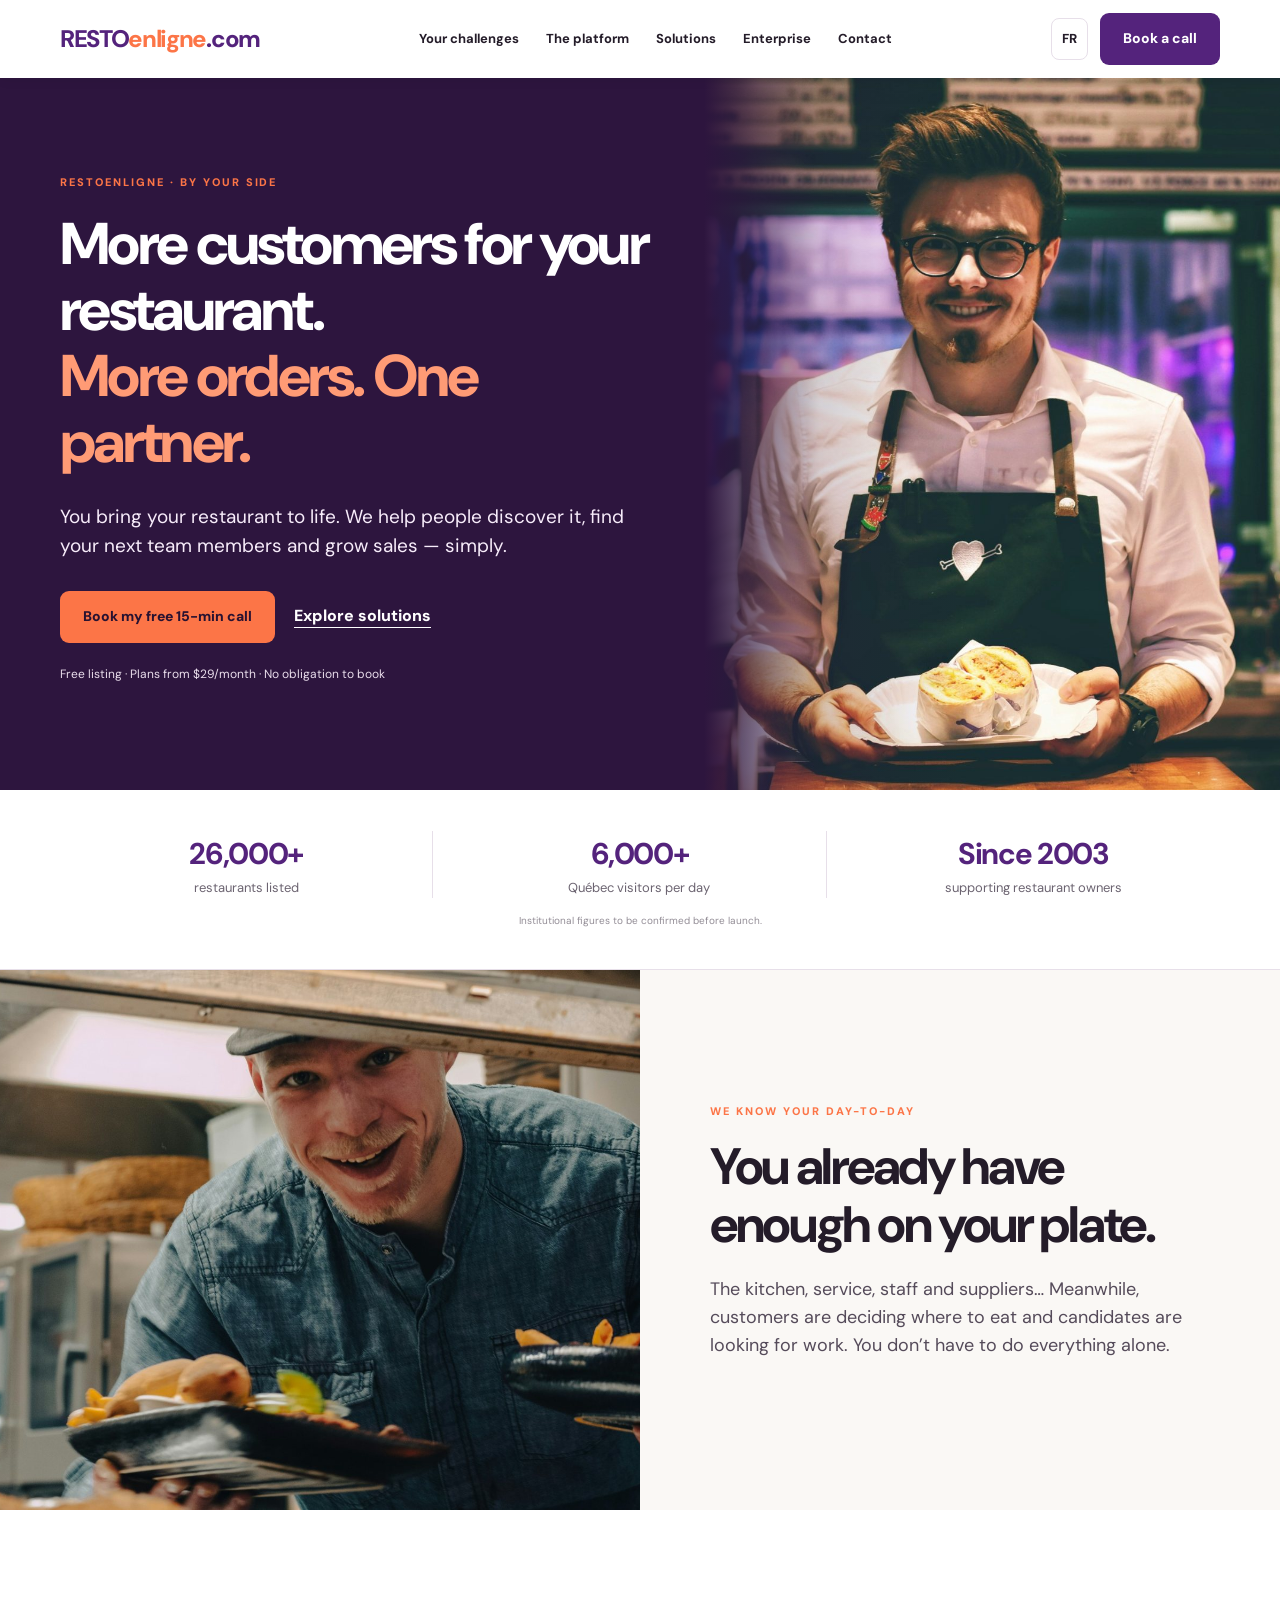
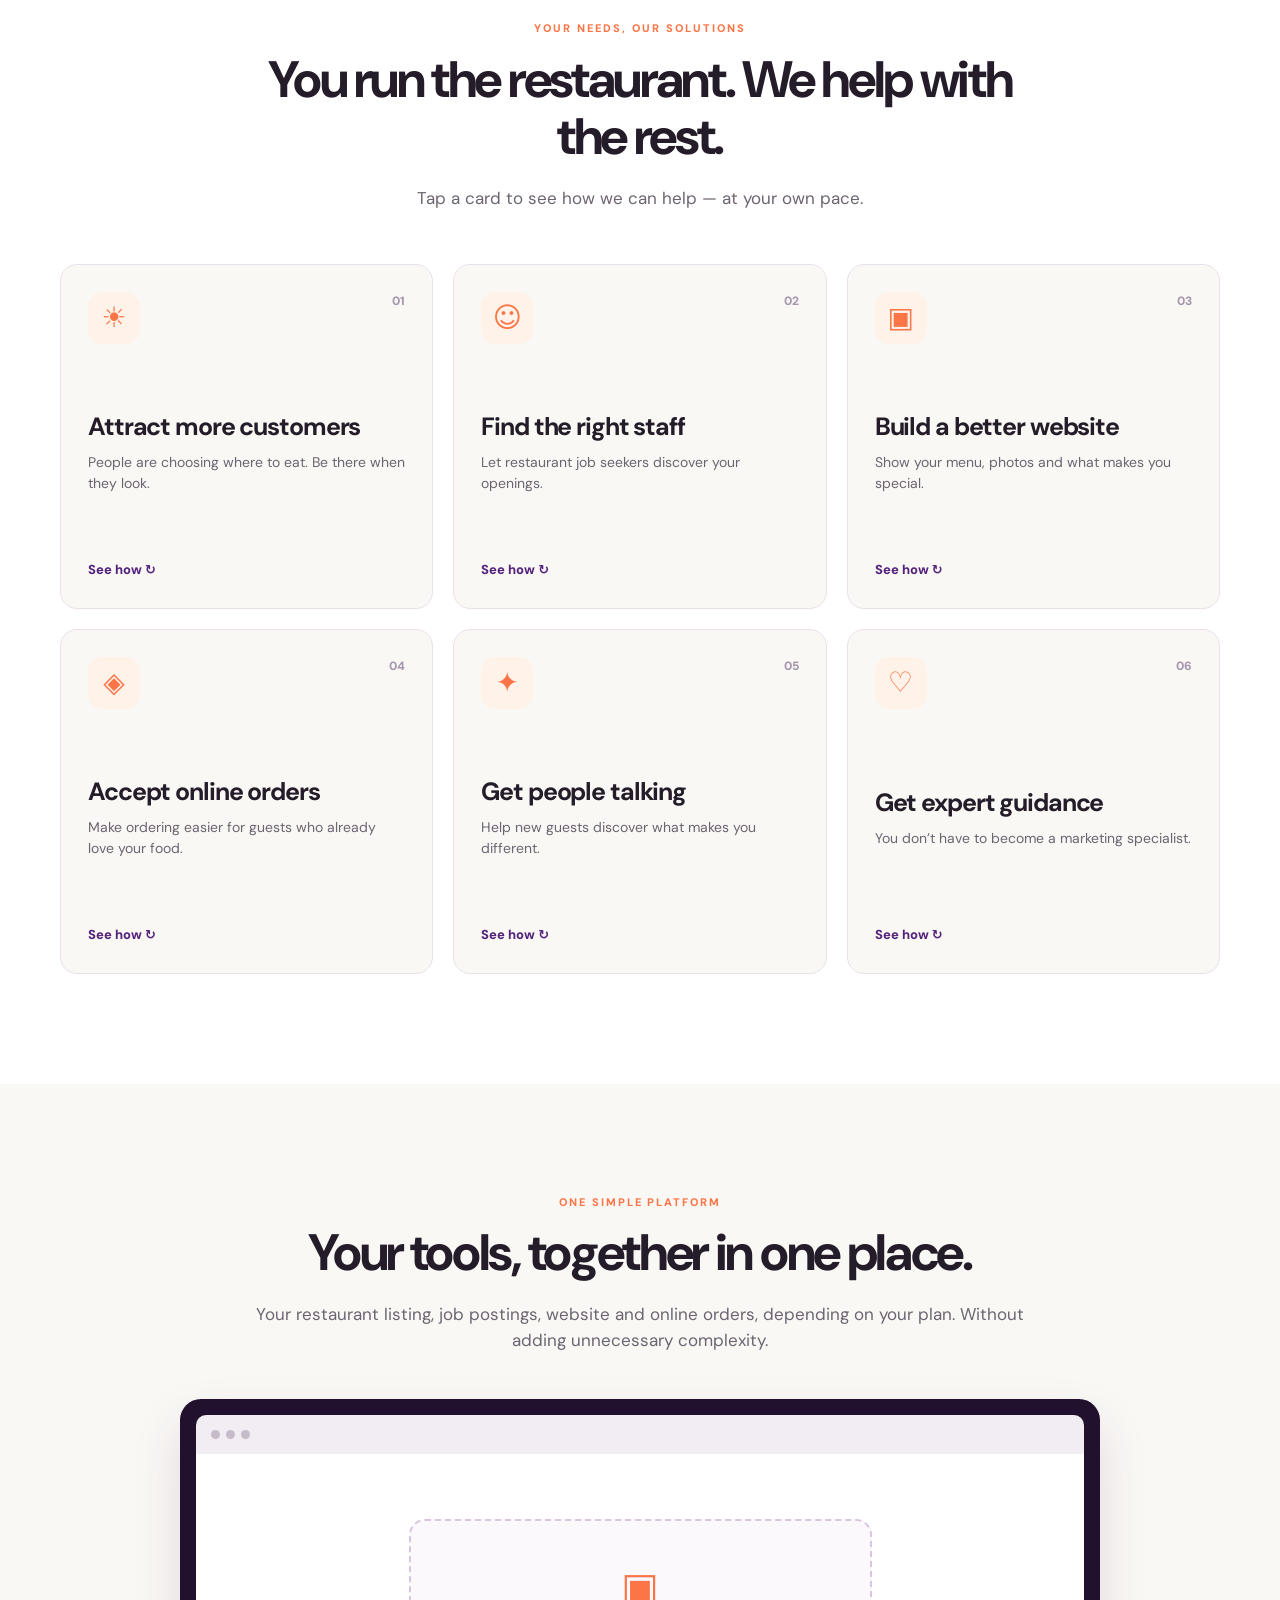
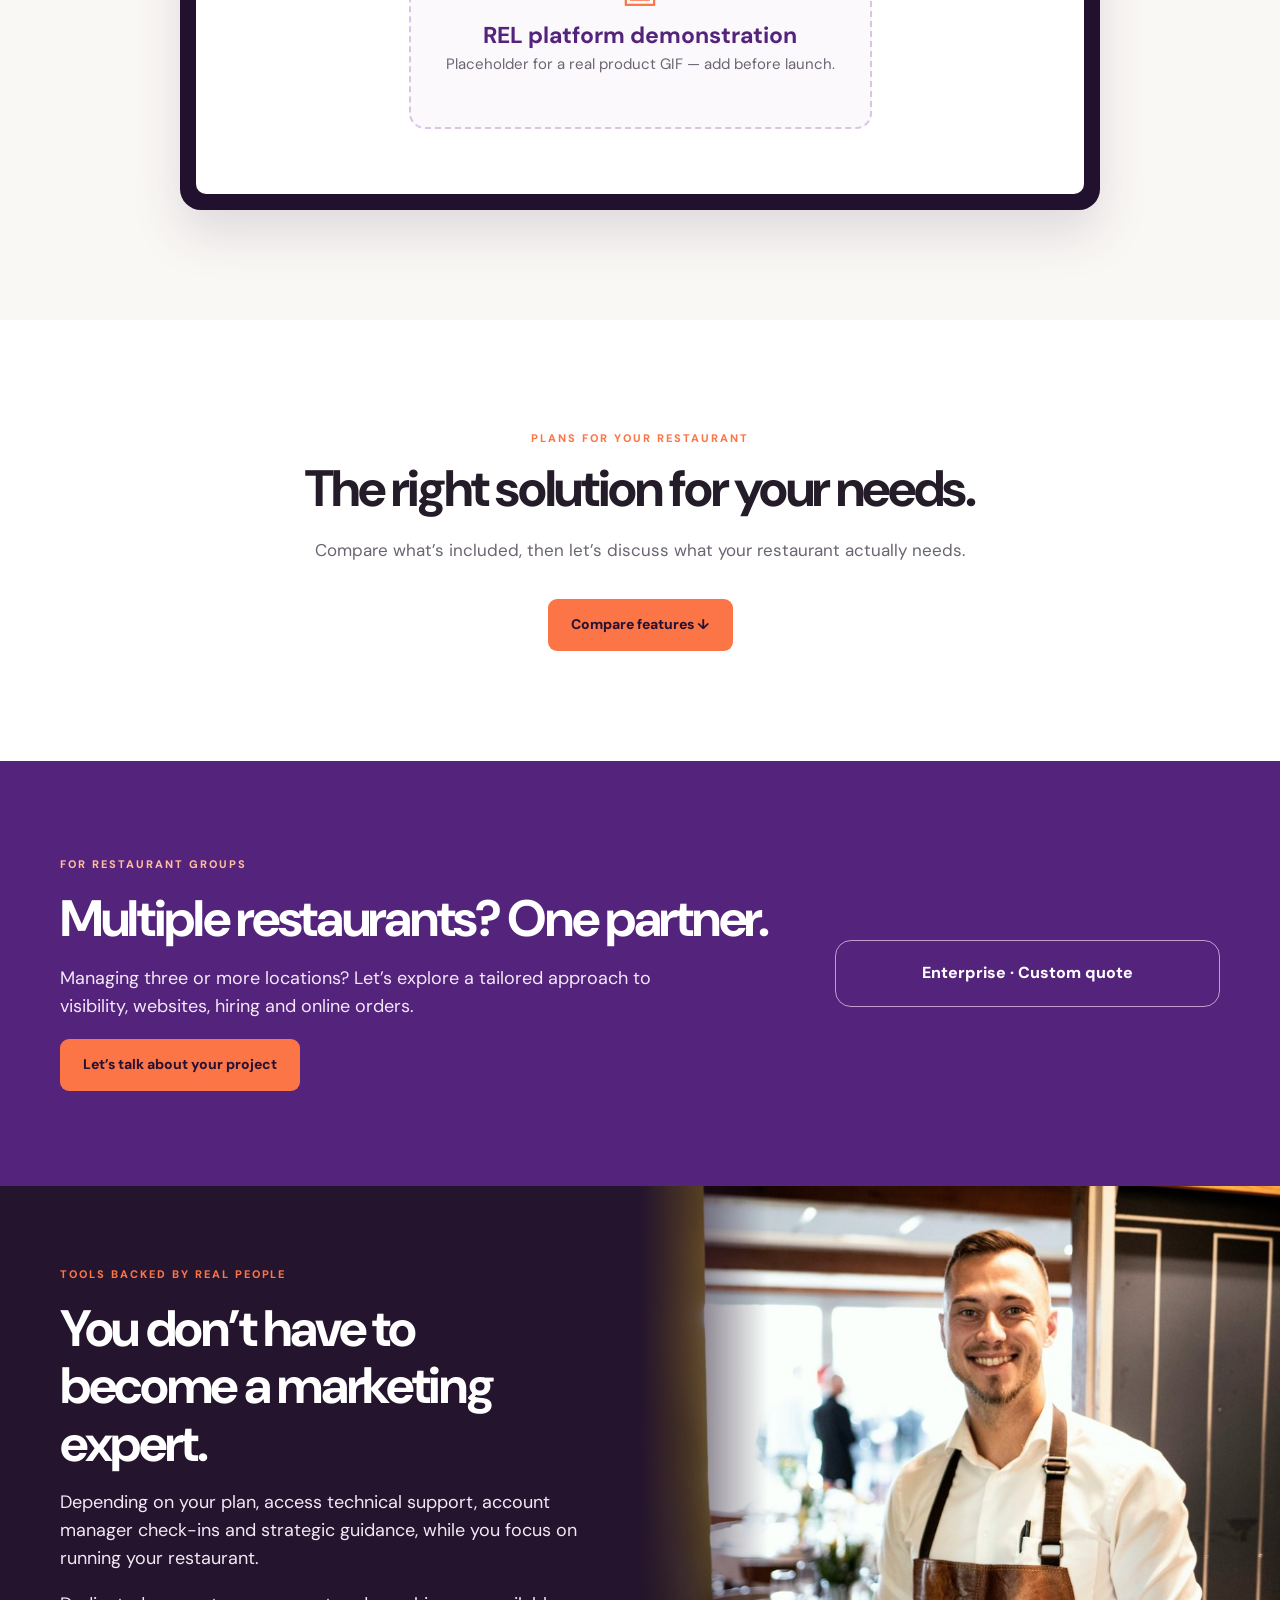
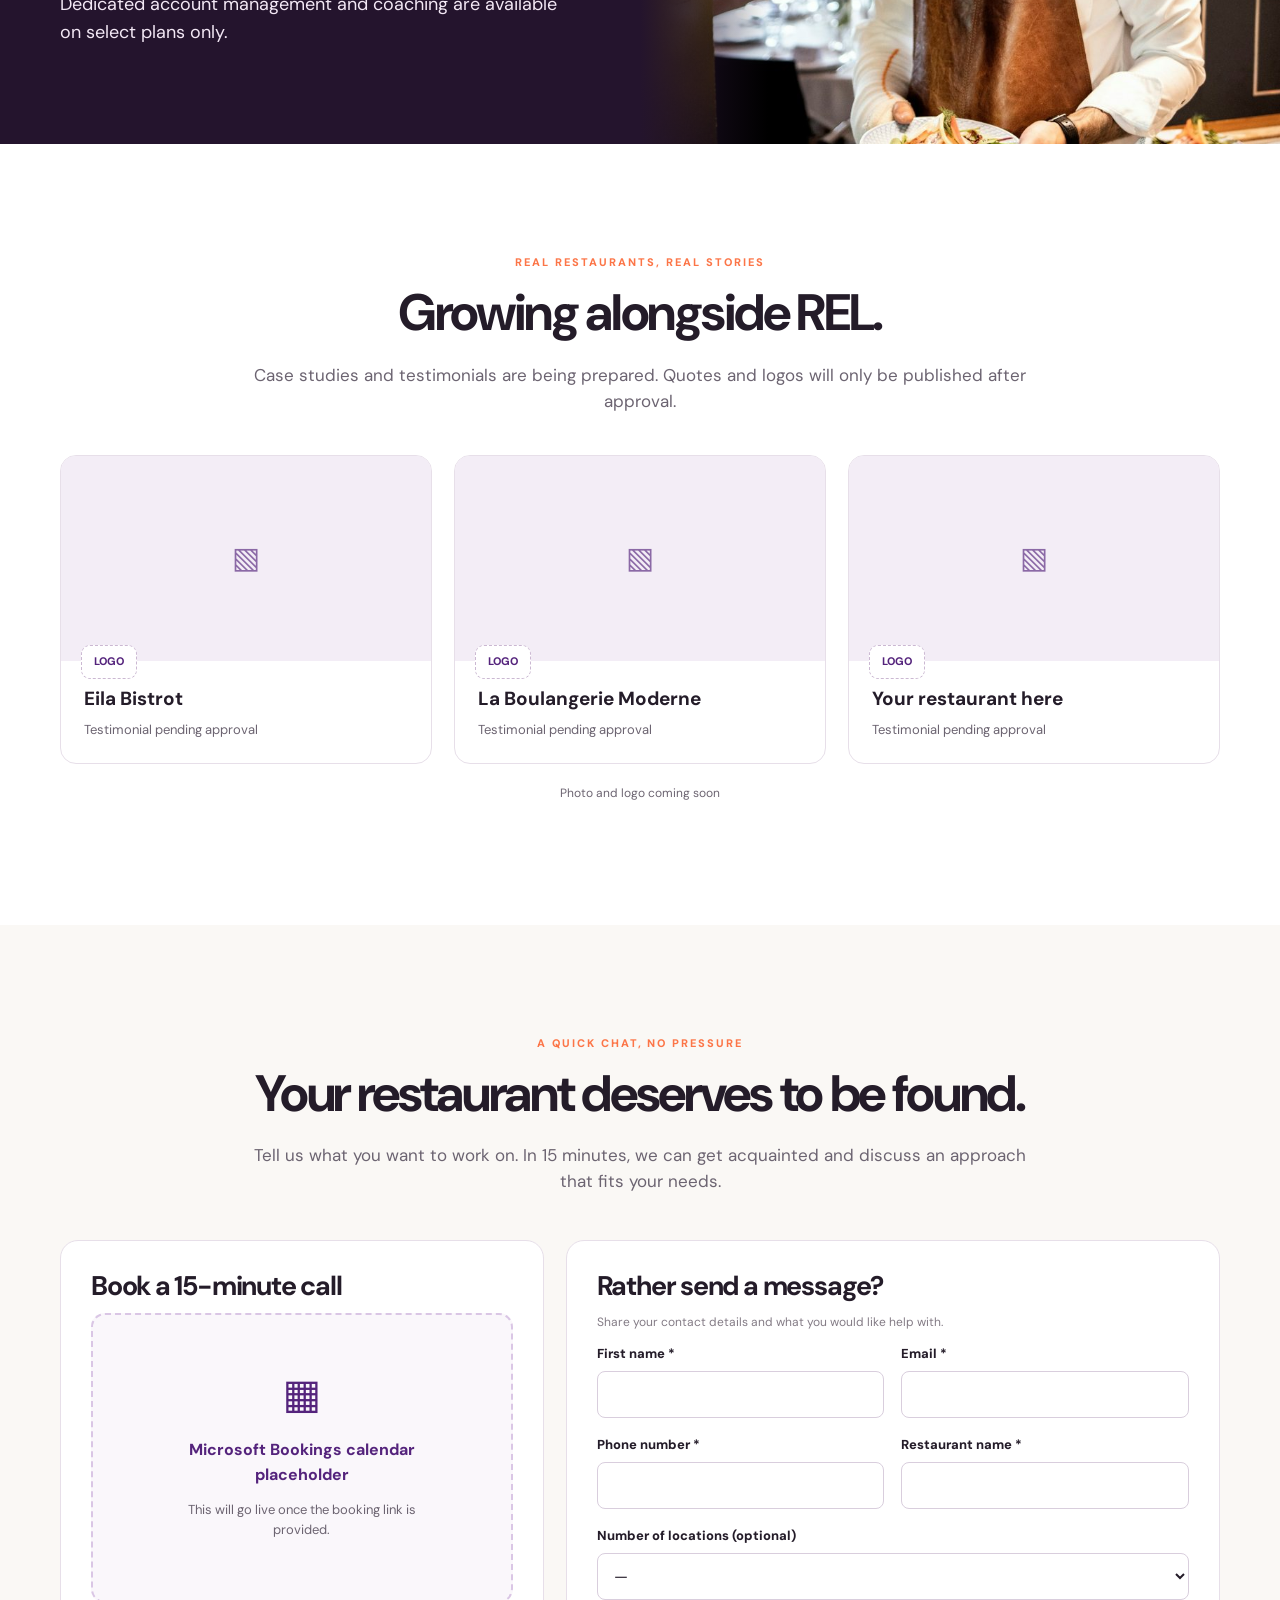
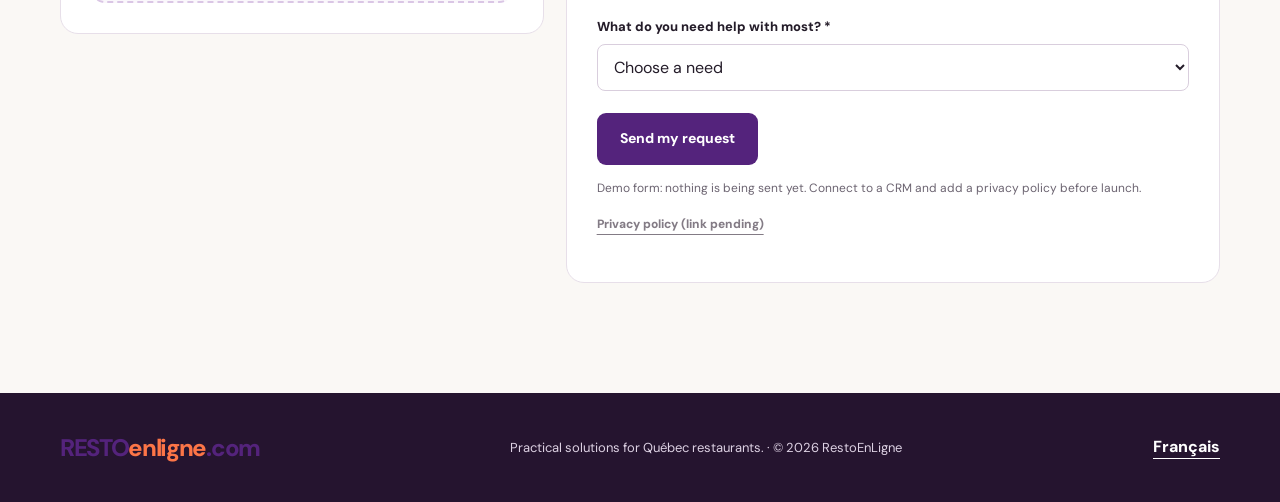
==== commit 6cb33dda: "Add files via upload" ====
--- a/en/index.html
+++ b/en/index.html
@@ -1,17 +1,13 @@
-<!doctype html>
-<!DOCTYPE html>
-<html lang="en-CA"><head><meta charset="utf-8"/><meta content="width=device-width,initial-scale=1" name="viewport"/><meta content="#54237C" name="theme-color"/><title>Restaurant Marketing, Online Ordering &amp; Hiring in Québec | RestoEnLigne</title><meta content="RestoEnLigne helps Québec restaurants get discovered with online visibility, websites, hiring and online ordering. Plans from $29/month." name="description"/><meta content="Restaurant Marketing, Online Ordering &amp; Hiring in Québec | RestoEnLigne" property="og:title"/><meta content="RestoEnLigne helps Québec restaurants get discovered with online visibility, websites, hiring and online ordering. Plans from $29/month." property="og:description"/><style>
-:root{--purple:#54237c;--deep:#25132e;--ink:#241c29;--muted:#6a626d;--orange:#fc7547;--cream:#faf8f5;--border:#e9e3eb}*{box-sizing:border-box}html{scroll-behavior:smooth}body{margin:0;color:var(--ink);background:white;font-family:Inter,-apple-system,BlinkMacSystemFont,'Segoe UI',Arial,sans-serif;-webkit-font-smoothing:antialiased}a{text-decoration:none;color:inherit}button,input,select{font:inherit}button{cursor:pointer}.container{width:min(1180px,calc(100% - 72px));margin:auto}.header{height:82px;background:#fff;display:flex;align-items:center;position:sticky;top:0;z-index:20;border-bottom:1px solid rgba(40,25,45,.06)}.nav{display:flex;align-items:center;justify-content:space-between;gap:26px;width:100%}.logo{font-size:23px;font-weight:850;letter-spacing:-1px;color:var(--purple)}.logo em{color:var(--orange);font-style:normal}.links{display:flex;align-items:center;gap:31px;color:#423744;font-size:13px;font-weight:650}.rightnav{display:flex;align-items:center;gap:16px}.lang{padding:8px 9px;background:none;border:0;font-weight:800}.btn{display:inline-flex;align-items:center;justify-content:center;border:0;border-radius:8px;background:var(--purple);padding:16px 23px;color:#fff;font-weight:750;font-size:14px;transition:transform .2s,background .2s}.btn:hover{transform:translateY(-2px);background:#3c175c}.btn.orange{background:var(--orange);color:#25132e}.btn.orange:hover{background:#ff9169}.btn.light{background:#fff;color:var(--purple)}.linktext{font-size:14px;font-weight:750;border-bottom:1px solid currentColor;padding-bottom:5px}.eyebrow{font-size:11px;font-weight:850;letter-spacing:.17em;text-transform:uppercase;color:var(--purple)}h1,h2,h3,p{margin-top:0}h1,h2{letter-spacing:-.047em}h1{font-size:clamp(48px,5.5vw,83px);line-height:1.04;margin:20px 0 26px;font-weight:850}h2{font-size:clamp(36px,4.3vw,59px);line-height:1.09;font-weight:820;margin:14px 0 22px}p{line-height:1.65}.section{padding:112px 0}.lead{font-size:18px;color:var(--muted);max-width:680px}.hero{height:min(780px,calc(100svh - 82px));min-height:670px;background-image:linear-gradient(90deg,rgba(23,9,30,.88) 0%,rgba(30,12,39,.74) 43%,rgba(22,12,27,.16) 100%),url('assets/hero-restaurateur.jpg');background-position:center,center 45%;background-size:cover;display:flex;align-items:center;color:#fff}.hero-inner{padding:72px 0;max-width:720px}.hero .eyebrow{color:#feb896}.hero h1 .accent{display:block;color:#ffa077}.hero-desc{font-size:20px;max-width:575px;color:#fff;line-height:1.55}.hero-actions{display:flex;gap:24px;align-items:center;flex-wrap:wrap;margin-top:34px}.hero .linktext{color:#fff}.subnote{margin-top:21px;font-size:13px;color:#f5e7f6}.stats{border-bottom:1px solid var(--border);background:#fff}.stats-grid{display:grid;grid-template-columns:repeat(3,1fr);gap:32px;padding:44px 0}.stat{border-right:1px solid var(--border);padding:0 28px}.stat:last-child{border:0}.stat strong{font-size:30px;color:var(--purple);font-weight:820;letter-spacing:-.045em}.stat span{display:block;color:#645969;font-size:13px;margin-top:5px}.smallsource{font-size:10px;text-align:center;color:#928995;padding-bottom:14px}.photo-break{min-height:590px;display:flex;align-items:center;color:white;background-image:linear-gradient(90deg,rgba(26,13,36,.84),rgba(23,10,35,.45),rgba(23,10,35,.08)),url('assets/cuisine-commandes.jpg');background-position:center; background-size:cover}.photo-break .content{max-width:570px}.photo-break .eyebrow,.human-photo .eyebrow{color:#ffd3ae}.photo-break p,.human-photo p{font-size:18px;color:#fff;max-width:540px}.photo-break h2,.human-photo h2{color:white}.center{text-align:center}.center .lead{margin:0 auto}.solutions{background:var(--cream)}.solution-grid{display:grid;grid-template-columns:repeat(3,1fr);column-gap:42px;row-gap:55px;margin-top:68px}.solution{border-top:2px solid #ded7e1;padding-top:23px}.solution .number{font-size:12px;color:var(--orange);font-weight:800}.solution h3{margin:20px 0 10px;font-size:23px;letter-spacing:-.025em}.solution p{font-size:15px;color:var(--muted);margin:0;max-width:300px}.solution:last-child{grid-column:2}.product{overflow:hidden}.product-top{max-width:750px;margin:0 auto 47px;text-align:center}.screen-shell{max-width:1040px;margin:auto;background:#20152a;border-radius:20px;padding:18px;box-shadow:0 30px 75px rgba(55,31,66,.16);position:relative}.screen-browser{background:#fff;border-radius:11px;overflow:hidden;min-height:420px}.screen-top{background:#f5f1f6;padding:14px 20px;display:flex;gap:7px;border-bottom:1px solid #e9e2ee}.dot{height:9px;width:9px;background:#d7cddd;border-radius:100%}.screen-body{height:420px;display:flex}.mock-sidebar{width:21%;background:#faf8fb;border-right:1px solid #ece7ef;padding:27px 20px}.mock-line{height:11px;background:#e7deeb;border-radius:6px;margin-bottom:17px;width:72%}.mock-line:nth-child(2){background:#bfa6d2;width:91%}.mock-line:nth-child(3){width:83%}.mock-main{width:79%;padding:40px 45px;display:flex;flex-direction:column;justify-content:center;align-items:center;text-align:center}.placeholder-mark{width:72px;height:72px;border-radius:50%;display:grid;place-items:center;background:#f5e5f9;color:var(--purple);font-size:30px;margin-bottom:24px}.mock-main b{font-size:20px;color:var(--purple);max-width:480px}.mock-main p{max-width:410px;color:#75687c;font-size:13px;margin-top:15px}.product-caption{color:#8d8591;text-align:center;font-size:12px;margin-top:17px}.product-cta{margin-top:35px;text-align:center}.human-photo{background-image:linear-gradient(90deg,rgba(37,16,48,.87),rgba(37,16,48,.55),rgba(37,16,48,.06)),url('assets/service-equipe.jpg');background-size:cover;background-position:center 42%;display:flex;align-items:center;min-height:540px}.human-photo .content{max-width:570px}.human-note{font-size:12px!important;color:#eeddeb!important;margin-top:25px}.compare{background:var(--cream)}.compare-head{max-width:720px;margin:auto;text-align:center}.compare .btn{margin-top:27px}.compare-details{margin-top:46px}.compare-details[hidden]{display:none}.table-wrap{overflow-x:auto;border-radius:12px;border:1px solid var(--border);background:#fff}.table-wrap table{border-collapse:collapse;min-width:930px;width:100%;font-size:12px}.table-wrap th,.table-wrap td{padding:19px 12px;text-align:center;border-bottom:1px solid #f0ecf1}.table-wrap th:first-child,.table-wrap td:first-child{text-align:left;padding-left:22px;min-width:195px;font-weight:700}.table-wrap th{background:#f4edf7;color:var(--purple)}.table-wrap th:nth-child(6),.table-wrap td:nth-child(6){background:#fcf5ff}.table-wrap tr:last-child td{border:0}.compare-note{font-size:12px;color:#766c77;line-height:1.6;margin-top:18px}.enterprise{background:#472266;color:#fff;padding:90px 0}.enterprise-grid{display:grid;grid-template-columns:1.5fr .7fr;gap:65px;align-items:center}.enterprise .eyebrow{color:#ffc2a7}.enterprise h2{color:white}.enterprise p{color:#f2e7f5;font-size:18px}.enterprise-tag{display:inline-block;border:1px solid #b18cc6;border-radius:50px;padding:13px 20px;font-size:13px;color:#fff;margin-bottom:26px}.stories-head{max-width:740px;margin:auto;text-align:center}.stories-grid{display:grid;grid-template-columns:repeat(3,1fr);gap:24px;margin-top:56px}.story{border:1px solid var(--border);border-radius:12px;overflow:hidden;background:white}.story-cover{height:225px;background:linear-gradient(140deg,#ddd2e3,#f7f0f9);position:relative;display:flex;align-items:center;justify-content:center;color:var(--purple);font-size:12px;font-weight:800;letter-spacing:.07em}.story-cover.background1{background:linear-gradient(125deg,rgba(38,15,55,.45),rgba(40,20,56,.2)),url('assets/service-recrutement.jpg') center/cover}.story-cover.background2{background:linear-gradient(125deg,rgba(38,15,55,.45),rgba(40,20,56,.2)),url('assets/cuisine-commandes.jpg') center/cover}.story-content{padding:27px}.story-content strong{font-size:20px}.story-content p{font-size:13px;color:#807683;margin-top:15px;margin-bottom:0}.stories-disclaimer{font-size:11px;color:#807583;text-align:center;margin-top:18px}.contact{background:var(--cream)}.contact-head{text-align:center;max-width:720px;margin:0 auto 50px}.booking{background:#fff;border:1px solid var(--border);border-radius:16px;max-width:930px;margin:auto;padding:42px;box-shadow:0 13px 35px rgba(60,35,60,.04)}.booking h3{font-size:22px;margin-bottom:10px}.booking-placeholder{margin-top:24px;min-height:280px;background:repeating-linear-gradient(135deg,#fbf9fc,#fbf9fc 20px,#f7f3f9 20px,#f7f3f9 40px);border:2px dashed #dccfe4;border-radius:10px;display:flex;flex-direction:column;align-items:center;justify-content:center;text-align:center;padding:25px;color:var(--purple);gap:12px}.booking-placeholder strong{font-size:14px}.booking-placeholder span{font-size:12px;color:#806e88}.form-wrap{max-width:740px;margin:32px auto 0;text-align:center}.form-wrap summary{cursor:pointer;font-size:15px;font-weight:780;color:var(--purple);padding:12px;list-style:none;text-decoration:underline;text-underline-offset:4px}.form-panel{text-align:left;margin-top:21px;background:#fff;border:1px solid var(--border);border-radius:12px;padding:34px}.form-panel h3{font-size:24px;margin:0 0 20px}.formgrid{display:grid;grid-template-columns:repeat(2,1fr);gap:20px}.formgrid label{font-size:12px;font-weight:750;display:flex;flex-direction:column;gap:8px}.formgrid input,.formgrid select{border:1px solid #dcd4df;border-radius:8px;padding:14px;background:white;min-width:0}.formgrid label.wide{grid-column:span 2}.form-panel button{margin-top:25px}.form-disclaimer{font-size:11px;color:#766b77;margin-top:18px}.footer{background:#24132e;color:#fff;padding:40px 0}.footer-inner{display:flex;justify-content:space-between;align-items:center;gap:22px}.footer .logo{color:#fff}.footer p{margin:10px 0 0;font-size:13px;color:#ddcce2}.footer a.top{font-size:12px}.skip{position:absolute;left:-9999px}.skip:focus{left:15px;top:5px;background:white;padding:14px;z-index:30}a:focus-visible,button:focus-visible,summary:focus-visible,input:focus-visible,select:focus-visible{outline:3px solid var(--orange);outline-offset:2px}@media(max-width:900px){.links{display:none}.solution-grid{grid-template-columns:repeat(2,1fr)}.solution:last-child{grid-column:auto}.enterprise-grid{grid-template-columns:1fr;gap:18px}.stories-grid{grid-template-columns:repeat(2,1fr)}.story:last-child{grid-column:span 2}.hero{min-height:700px;height:auto;background-position:center,58% center}.hero-inner{max-width:690px}}@media(max-width:600px){.container{width:calc(100% - 40px)}.header{height:70px}.rightnav .btn{font-size:11px;padding:12px 11px}.logo{font-size:19px}.hero{min-height:740px;background-image:linear-gradient(90deg,rgba(23,9,30,.9),rgba(30,12,39,.75)),url('assets/hero-restaurateur.jpg');background-position:center,55% center}.hero-inner{padding:55px 0}.hero h1{font-size:clamp(42px,11vw,58px)}.hero-desc{font-size:17px}.hero-actions{align-items:flex-start;gap:19px;flex-direction:column}.stats-grid{grid-template-columns:1fr;gap:22px;padding:34px 0}.stat{border-right:0;border-bottom:1px solid var(--border);padding:0 0 17px}.stat:last-child{border:0}.section{padding:78px 0}.solution-grid{grid-template-columns:1fr;margin-top:40px;row-gap:26px}.solution{padding-top:16px}.photo-break,.human-photo{min-height:580px}.screen-shell{border-radius:12px;padding:8px}.screen-body{height:290px}.screen-browser{min-height:290px}.mock-sidebar{width:19%;padding:20px 8px}.mock-main{padding:15px;width:81%}.mock-main b{font-size:14px}.mock-main p{font-size:11px}.placeholder-mark{height:45px;width:45px;font-size:21px;margin-bottom:15px}.stories-grid{grid-template-columns:1fr}.story:last-child{grid-column:auto}.booking{padding:23px}.formgrid{grid-template-columns:1fr}.formgrid label.wide{grid-column:auto}.form-panel{padding:23px}.footer-inner{align-items:flex-start;flex-direction:column}}
-
-/* V4: visual balance and responsive photo content */
-.photo-break{background-image:linear-gradient(270deg,rgba(26,13,36,.91) 0%,rgba(23,10,35,.68) 40%,rgba(23,10,35,.08) 100%),url('../assets/cuisine-commandes.jpg');background-position:center,center 50%}
-.photo-break .container{display:flex;justify-content:flex-end}
-.photo-break .content{max-width:510px;margin-left:auto}
-.hero{background-image:linear-gradient(90deg,rgba(23,9,30,.89) 0%,rgba(30,12,39,.73) 48%,rgba(22,12,27,.14) 100%),url('../assets/hero-restaurateur.jpg')}
-.human-photo{background-image:linear-gradient(90deg,rgba(37,16,48,.87),rgba(37,16,48,.55),rgba(37,16,48,.06)),url('../assets/service-equipe.jpg')}
-.story-cover.background1{background-image:linear-gradient(125deg,rgba(38,15,55,.45),rgba(40,20,56,.2)),url('../assets/service-recrutement.jpg')}
-.story-cover.background2{background-image:linear-gradient(125deg,rgba(38,15,55,.45),rgba(40,20,56,.2)),url('../assets/cuisine-commandes.jpg')}
-@media(max-width:720px){.photo-break{background-image:linear-gradient(180deg,rgba(23,10,35,.28) 0%,rgba(23,10,35,.86) 75%),url('../assets/cuisine-commandes.jpg');background-position:center}.photo-break .container{justify-content:flex-start}.photo-break .content{margin-left:0}.hero{background-position:center,65% center}.section{padding:76px 0}}
-</style><script id="schema-data" type="application/ld+json">{"@context": "https://schema.org", "@type": "Organization", "name": "RestoEnLigne", "url": "https://restoenligne.com/", "description": "Plateforme de visibilité, recrutement, création de sites web et commandes en ligne pour les restaurants au Québec.", "inLanguage": "en-CA"}</script><meta content="index,follow" name="robots"/><meta content="website" property="og:type"/><link href="../fr/" hreflang="fr-CA" rel="alternate"/><link href="../en/" hreflang="en-CA" rel="alternate"/></head><body><a class="skip" href="#main">Passer au contenu</a><header class="header"><nav aria-label="Navigation principale" class="container nav"><a aria-label="RestoEnLigne" class="logo" href="#top">Resto<em>En</em>Ligne</a><div class="links"><a data-t="nav_solutions" href="#solutions">Solutions</a><a data-t="nav_platform" href="#plateforme">The platform</a><a data-t="nav_compare" href="#compare">Compare</a><a data-t="nav_stories" href="#temoignages">Customer stories</a></div><div class="rightnav"><button aria-label="Change language" class="lang" id="lang-switch">FR</button><a class="btn" data-t="nav_cta" href="#contact">Book a call</a></div></nav></header><main id="main"><section class="hero" id="top"><div class="container"><div class="hero-inner"><div class="eyebrow" data-t="eyebrow">SOLUTIONS FOR RESTAURANTS IN QUÉBEC</div><h1><span data-t="hero_title">More customers for your restaurant. More orders.</span><span class="accent" data-t="hero_emphasis">One partner.</span></h1><p class="hero-desc" data-t="hero_desc">You bring your restaurant to life. We help you get discovered, hire and grow sales — simply.</p><div class="hero-actions"><a class="btn orange" data-t="hero_cta" href="#contact">Let’s talk about your restaurant</a><a class="linktext" data-t="hero_subcta" href="#solutions">Explore our solutions</a></div><p class="subnote"><span data-t="hero_duration">Free discovery call · 15 minutes</span>  ·  <span data-t="from_price">Solutions from $29/month</span></p></div></div></section><div class="stats"><div class="container stats-grid"><div class="stat"><strong data-t="proof_1_num">26,000+</strong><span data-t="proof_1_label">listed restaurants</span></div><div class="stat"><strong data-t="proof_2_num">6,000+</strong><span data-t="proof_2_label">Québec visitors per day</span></div><div class="stat"><strong data-t="proof_3_num">Since 2003</strong><span data-t="proof_3_label">supporting restaurants</span></div></div><div class="smallsource" data-t="proof_source">REL institutional figures · verify before publishing</div></div><section class="photo-break"><div class="container"><div class="content"><div class="eyebrow" data-t="problem_eyebrow">WE KNOW YOUR DAY-TO-DAY</div><h2 data-t="problem_title">You already have enough on your plate.</h2><p data-t="problem_desc">Kitchen, service, teams, suppliers… Your online presence shouldn’t be another headache.</p><a class="btn light" data-t="problem_cta" href="#contact">Let’s see how we can help</a></div></div></section><section class="section solutions" id="solutions"><div class="container"><div class="center"><div class="eyebrow" data-t="solutions_eyebrow">WHAT MATTERS TO YOU</div><h2 data-t="solutions_title">You run the restaurant. We help with the rest.</h2><p class="lead" data-t="solutions_desc">You don’t need to do everything at once. Let’s start with your top priority.</p></div><div class="solution-grid"><article class="solution"><span class="number">01</span><h3 data-t="sol1">Attract more customers</h3><p data-t="sol1d">Help customers find your restaurant online.</p></article><article class="solution"><span class="number">02</span><h3 data-t="sol2">Make hiring easier</h3><p data-t="sol2d">Get your job openings in front of candidates.</p></article><article class="solution"><span class="number">03</span><h3 data-t="sol3">Build a great website</h3><p data-t="sol3d">Showcase your menu, food and restaurant.</p></article><article class="solution"><span class="number">04</span><h3 data-t="sol4">Take online orders</h3><p data-t="sol4d">Let customers order directly from your restaurant.</p></article><article class="solution"><span class="number">05</span><h3 data-t="sol5">Get people talking</h3><p data-t="sol5d">Explore collaborations with local creators.</p></article></div></div></section><section class="section product" id="plateforme"><div class="container"><div class="product-top"><div class="eyebrow" data-t="product_eyebrow">ONE PLATFORM, LESS COMPLEXITY</div><h2 data-t="product_title">Your tools in one place.</h2><p class="lead" data-t="product_desc">A simple interface for managing your restaurant’s REL services: listing, jobs, website and orders, based on your plan.</p></div><div class="screen-shell"><div class="screen-browser"><div class="screen-top"><span class="dot"></span><span class="dot"></span><span class="dot"></span></div><div class="screen-body"><div aria-hidden="true" class="mock-sidebar"><div class="mock-line"></div><div class="mock-line"></div><div class="mock-line"></div><div class="mock-line"></div><div class="mock-line"></div></div><div class="mock-main" id="gif-holder"><div aria-hidden="true" class="placeholder-mark">▶</div><b data-t="product_placeholder">YOUR PRODUCT DEMO GIF GOES HERE</b><p data-t="product_placeholder_sub">Real REL product walkthrough · silent 10–20 second loop · developer to embed</p></div></div></div></div><p class="product-caption" data-t="product_caption">Illustrative preview — replace with actual product footage before launch.</p><div class="product-cta"><a class="btn" data-t="product_cta" href="#contact">Find the right fit</a></div></div></section><section class="human-photo"><div class="container"><div class="content"><div class="eyebrow" data-t="photo_eyebrow">TOOLS, WITH PEOPLE BEHIND THEM</div><h2 data-t="photo_title">You don’t have to become a marketing expert.</h2><p data-t="photo_desc">From support to personalized advice, the level of guidance depends on the plan you choose. You don’t have to figure everything out alone.</p><p class="human-note" data-t="photo_note">Dedicated account management and coaching are available with select plans.</p></div></div></section><section class="section compare" id="compare"><div class="container"><div class="compare-head"><div class="eyebrow" data-t="compare_eyebrow">FIND YOUR STARTING POINT</div><h2 data-t="compare_title">Every restaurant has different needs.</h2><p class="lead" data-t="compare_desc">Compare the core features. We’ll help you find the right combination.</p><button aria-controls="compare-details" aria-expanded="false" class="btn" data-t="compare_toggle_show" id="compare-trigger">See feature comparison</button></div><div class="compare-details" hidden="" id="compare-details"><div class="table-wrap"><table><thead><tr><th data-t="compare_feature">Features</th><th data-t="plan0">Spotlight</th><th data-t="plan1">Essential</th><th data-t="plan2">Visibility</th><th data-t="plan3">Performance</th><th data-t="plan4">All-in-One</th><th data-t="plan5">Enterprise</th></tr></thead><tbody id="tablebody"><tr><td>RestoEnLigne listing</td><td>✓</td><td>✓</td><td>✓</td><td>✓</td><td>✓</td><td>Tailored</td></tr><tr><td>Online visibility</td><td>—</td><td>✓</td><td>✓</td><td>—</td><td>✓</td><td>Tailored</td></tr><tr><td>Job postings</td><td>—</td><td>✓</td><td>✓</td><td>—</td><td>✓</td><td>Tailored</td></tr><tr><td>Custom website</td><td>—</td><td>—</td><td>✓</td><td>—</td><td>✓</td><td>Tailored</td></tr><tr><td>Promotional landing pages</td><td>—</td><td>—</td><td>—</td><td>—</td><td>✓</td><td>Tailored</td></tr><tr><td>Online ordering</td><td>—</td><td>—</td><td>—</td><td>✓</td><td>✓</td><td>Tailored</td></tr><tr><td>Chat and email support</td><td>—</td><td>✓</td><td>✓</td><td>—</td><td>✓</td><td>Tailored</td></tr><tr><td>Personalized guidance</td><td>—</td><td>Académie</td><td>Suivi</td><td>—</td><td>Accompagnement</td><td>Tailored</td></tr></tbody></table></div><p class="compare-note" data-t="compare_note">A 10% service fee applies to online orders. Exact services and terms are confirmed during your call.</p><p class="center"><a class="linktext" data-t="compare_cta" href="#contact">Find my plan</a></p></div></div></section><section class="enterprise"><div class="container enterprise-grid"><div><div class="eyebrow" data-t="enterprise_eyebrow">FOR RESTAURANT GROUPS</div><h2 data-t="enterprise_title">Multiple locations. One partner.</h2><p data-t="enterprise_desc">Managing three or more locations? Let’s build a tailored solution for your group’s visibility, websites, hiring and online ordering.</p></div><div><div class="enterprise-tag" data-t="enterprise_note">Enterprise plan · custom quote</div><div><a class="btn orange" data-t="enterprise_cta" href="#contact">Discuss my group</a></div></div></div></section><section class="section" id="temoignages"><div class="container"><div class="stories-head"><div class="eyebrow" data-t="stories_eyebrow">RESTAURANTS WORKING WITH US</div><h2 data-t="stories_title">Real restaurants. Real stories.</h2><p class="lead" data-t="stories_desc">Discover the experiences of restaurants working with REL soon.</p></div><div class="stories-grid"><article class="story"><div aria-hidden="true" class="story-cover background1"></div><div class="story-content"><strong data-t="story1">Eila Bistrot</strong><p data-t="story_placeholder">Story coming soon · photo and quote require approval</p></div></article><article class="story"><div aria-hidden="true" class="story-cover background2"></div><div class="story-content"><strong data-t="story2">La Boulangerie Moderne</strong><p data-t="story_placeholder">Story coming soon · photo and quote require approval</p></div></article><article class="story"><div aria-hidden="true" class="story-cover">PHOTO À VENIR</div><div class="story-content"><strong data-t="story3">A story coming soon</strong><p data-t="story_placeholder">Story coming soon · photo and quote require approval</p></div></article></div><p class="stories-disclaimer" data-t="story_warning">Placeholders only — no testimonial will be published without approval.</p></div></section><section class="section contact" id="contact"><div class="container"><div class="contact-head"><div class="eyebrow" data-t="contact_eyebrow">LET’S TALK</div><h2 data-t="contact_title">Let’s talk about your restaurant.</h2><p class="lead" data-t="contact_desc">15 minutes to understand your priorities and see whether REL can help. Free, no obligation.</p></div><div class="booking"><h3 data-t="booking_title">Pick a time that works for you</h3><div class="booking-placeholder" id="bookings-embed"><strong data-t="booking_placeholder">MICROSOFT BOOKINGS · PLACEHOLDER</strong><span data-t="booking_desc">Add the Microsoft Bookings iframe here when the embed URL is available.</span></div></div><details class="form-wrap"><summary data-t="form_toggle">Prefer to write to us?</summary><div class="form-panel"><h3 data-t="form_title">Tell us what you need</h3><form id="contact-form"><div class="formgrid"><label><span data-t="firstname">First name</span><input autocomplete="given-name" name="first_name" required="" type="text"/></label><label><span data-t="email">Email</span><input autocomplete="email" name="email" required="" type="email"/></label><label><span data-t="restaurant">Restaurant name</span><input autocomplete="organization" name="restaurant" required="" type="text"/></label><label><span data-t="needs">Your priority</span><select id="needs" name="needs" required=""><option value="">Select a priority</option><option value="need1">Attract more customers</option><option value="need2">Online visibility / website</option><option value="need3">Hiring</option><option value="need4">Increase online orders</option><option value="need5">Creators / local visibility</option><option value="need6">Several needs / Not sure yet</option></select></label><label class="wide"><span data-t="locations">Number of locations (optional)</span><select id="locations" name="locations"><option value="">—</option><option value="loc1">1</option><option value="loc2">2</option><option value="loc3">3 to 5</option><option value="loc4">6 or more</option></select></label></div><button class="btn" data-t="submit" type="submit">Send my request</button><p class="form-disclaimer" data-t="privacy_notice">By submitting this form, you agree to be contacted about your inquiry.</p></form></div></details></div></section></main><footer class="footer"><div class="container footer-inner"><div><a class="logo" href="#top">Resto<em>En</em>Ligne</a><p data-t="footer">Your restaurant deserves to be found.</p></div><a class="top" data-t="back" href="#top">Back to top</a></div></footer><script id="web-schema" type="application/ld+json">{"@context": "https://schema.org", "@type": "WebPage", "name": "RestoEnLigne – Solutions pour restaurateurs", "inLanguage": "en-CA", "about": {"@type": "Thing", "name": "Services numériques pour restaurants au Québec"}}</script><script>
-const copy={"fr":{"nav_solutions":"Solutions","nav_platform":"La plateforme","nav_compare":"Comparer","nav_stories":"Ils nous font confiance","nav_cta":"Planifier un appel","eyebrow":"SOLUTIONS POUR RESTAURANTS AU QUÉBEC","hero_title":"Plus de clients pour votre restaurant. Plus de commandes.","hero_emphasis":"Un seul partenaire.","hero_desc":"Vous faites vivre votre restaurant. Nous vous aidons à le faire connaître, à recruter et à développer vos ventes — simplement.","hero_cta":"Parlons de votre restaurant","hero_subcta":"Découvrir les solutions","hero_duration":"Appel découverte gratuit · 15 minutes","from_price":"Des solutions à partir de 29 $/mois","proof_1_num":"26 000+","proof_1_label":"restaurants répertoriés","proof_2_num":"6 000+","proof_2_label":"visiteurs québécois par jour","proof_3_num":"Depuis 2003","proof_3_label":"au service des restaurateurs","proof_source":"Données institutionnelles REL · chiffres à confirmer avant publication","problem_eyebrow":"ON CONNAÎT VOTRE QUOTIDIEN","problem_title":"Vous avez déjà assez de choses à gérer.","problem_desc":"La cuisine, le service, les équipes, les fournisseurs… Votre présence en ligne ne devrait pas être un casse-tête.","problem_cta":"Voyons comment vous aider","solutions_eyebrow":"CE QUI COMPTE POUR VOUS","solutions_title":"Vous gérez le restaurant. On vous aide pour le reste.","solutions_desc":"Pas besoin de tout faire en même temps. Commençons par votre priorité.","sol1":"Attirer des clients","sol1d":"Aidez les gens à trouver votre restaurant en ligne.","sol2":"Recruter plus facilement","sol2d":"Faites connaître vos offres d’emploi aux candidats.","sol3":"Avoir un beau site web","sol3d":"Donnez envie de découvrir votre cuisine et votre menu.","sol4":"Recevoir des commandes","sol4d":"Proposez la commande en ligne directement à vos clients.","sol5":"Faire parler de vous","sol5d":"Explorez des collaborations avec des créateurs de contenu.","sol5n":"Selon les services disponibles","product_eyebrow":"UNE PLATEFORME, MOINS DE COMPLICATIONS","product_title":"Vos outils au même endroit.","product_desc":"Une interface simple pour gérer les services REL de votre restaurant : votre fiche, vos offres d’emploi, votre site et vos commandes, selon votre forfait.","product_placeholder":"VOTRE GIF DE DÉMONSTRATION ICI","product_placeholder_sub":"Capture de la vraie interface REL · boucle silencieuse de 10 à 20 secondes · à intégrer par le développeur","product_caption":"Aperçu illustratif — remplacer par une capture réelle du produit avant publication.","product_cta":"Découvrir ce qui vous convient","photo_eyebrow":"DES OUTILS, MAIS AUSSI DES HUMAINS","photo_title":"Pas besoin de devenir expert en marketing.","photo_desc":"Du soutien aux conseils personnalisés, l’accompagnement évolue selon le forfait choisi. Vous n’avez pas à tout gérer seul.","photo_note":"Suivi dédié et coaching offerts sur certaines formules seulement.","compare_eyebrow":"CHOISISSEZ VOTRE POINT DE DÉPART","compare_title":"À chaque restaurant, ses besoins.","compare_desc":"Comparez les principales fonctionnalités. On vous aidera à choisir la bonne combinaison.","compare_toggle_show":"Voir le comparateur des fonctionnalités","compare_toggle_hide":"Masquer le comparateur","compare_feature":"Fonctionnalités","plan0":"Spotlight","plan1":"Essentiel","plan2":"Visibilité","plan3":"Performance","plan4":"Tout-en-un","plan5":"Entreprise","tailored":"Sur mesure","included":"Inclus","unavailable":"—","annual":"Selon l’offre annuelle","f0":"Fiche sur RestoEnLigne","f1":"Visibilité sur le web","f2":"Publication d’offres d’emploi","f3":"Site web personnalisé","f4":"Pages promotionnelles","f5":"Commandes en ligne","f6":"Support chat et courriel","f7":"Accompagnement personnalisé","jobs_basic":"Inclus","jobs_plus":"Illimité et mis en avant","academy":"REL Academy","qcheck":"Suivi trimestriel","fullcare":"Suivi mensuel + coaching","compare_note":"Des frais de service de 10 % s’appliquent aux commandes en ligne. Le contenu et les modalités exactes sont confirmés lors de l’échange.","compare_cta":"Trouver la bonne formule","enterprise_eyebrow":"POUR LES GROUPES DE RESTAURATION","enterprise_title":"Plusieurs adresses. Un seul partenaire.","enterprise_desc":"Vous gérez trois établissements ou plus ? Parlons d’une solution sur mesure pour la visibilité, les sites web, le recrutement et la commande en ligne de votre groupe.","enterprise_cta":"Discuter de mon groupe","enterprise_note":"Offre Entreprise · sur devis","stories_eyebrow":"ILS NOUS FONT CONFIANCE","stories_title":"De vrais restaurants. De vraies histoires.","stories_desc":"Découvrez prochainement les expériences des établissements accompagnés par REL.","story1":"Eila Bistrot","story2":"La Boulangerie Moderne","story3":"Une prochaine histoire","story_placeholder":"Témoignage à venir · photo et citation à approuver","story_warning":"Espaces réservés — aucun témoignage n’est publié sans validation du restaurant.","contact_eyebrow":"ON EN PARLE ?","contact_title":"Parlons de votre restaurant.","contact_desc":"15 minutes pour comprendre vos priorités et voir si REL peut vous aider. Gratuit, sans engagement.","booking_title":"Choisissez le moment qui vous convient","booking_placeholder":"MICROSOFT BOOKINGS · EMPLACEMENT RÉSERVÉ","booking_desc":"Insérer ici l’iframe Microsoft Bookings dès que son URL est disponible.","form_toggle":"Vous préférez nous écrire ?","form_title":"Dites-nous ce dont vous avez besoin","firstname":"Prénom","email":"Courriel","restaurant":"Nom du restaurant","needs":"Votre priorité","needs_default":"Sélectionnez une priorité","need1":"Attirer plus de clients","need2":"Me faire trouver sur le web / site","need3":"Recruter","need4":"Développer les commandes","need5":"Influenceurs / visibilité locale","need6":"Plusieurs besoins / Je ne sais pas encore","locations":"Nombre d’établissements (facultatif)","loc1":"1","loc2":"2","loc3":"3 à 5","loc4":"6 ou plus","submit":"Envoyer ma demande","privacy_notice":"En envoyant ce formulaire, vous acceptez d’être contacté au sujet de votre demande.","form_dev":"Démo : formulaire à connecter à Zoho Forms ou CRM avant publication.","footer":"Votre restaurant mérite d’être trouvé.","back":"Retour en haut","lang":"EN"},"en":{"nav_solutions":"Solutions","nav_platform":"The platform","nav_compare":"Compare","nav_stories":"Customer stories","nav_cta":"Book a call","eyebrow":"SOLUTIONS FOR RESTAURANTS IN QUÉBEC","hero_title":"More customers for your restaurant. More orders.","hero_emphasis":"One partner.","hero_desc":"You bring your restaurant to life. We help you get discovered, hire and grow sales — simply.","hero_cta":"Let’s talk about your restaurant","hero_subcta":"Explore our solutions","hero_duration":"Free discovery call · 15 minutes","from_price":"Solutions from $29/month","proof_1_num":"26,000+","proof_1_label":"listed restaurants","proof_2_num":"6,000+","proof_2_label":"Québec visitors per day","proof_3_num":"Since 2003","proof_3_label":"supporting restaurants","proof_source":"REL institutional figures · verify before publishing","problem_eyebrow":"WE KNOW YOUR DAY-TO-DAY","problem_title":"You already have enough on your plate.","problem_desc":"Kitchen, service, teams, suppliers… Your online presence shouldn’t be another headache.","problem_cta":"Let’s see how we can help","solutions_eyebrow":"WHAT MATTERS TO YOU","solutions_title":"You run the restaurant. We help with the rest.","solutions_desc":"You don’t need to do everything at once. Let’s start with your top priority.","sol1":"Attract more customers","sol1d":"Help customers find your restaurant online.","sol2":"Make hiring easier","sol2d":"Get your job openings in front of candidates.","sol3":"Build a great website","sol3d":"Showcase your menu, food and restaurant.","sol4":"Take online orders","sol4d":"Let customers order directly from your restaurant.","sol5":"Get people talking","sol5d":"Explore collaborations with local creators.","sol5n":"Subject to service availability","product_eyebrow":"ONE PLATFORM, LESS COMPLEXITY","product_title":"Your tools in one place.","product_desc":"A simple interface for managing your restaurant’s REL services: listing, jobs, website and orders, based on your plan.","product_placeholder":"YOUR PRODUCT DEMO GIF GOES HERE","product_placeholder_sub":"Real REL product walkthrough · silent 10–20 second loop · developer to embed","product_caption":"Illustrative preview — replace with actual product footage before launch.","product_cta":"Find the right fit","photo_eyebrow":"TOOLS, WITH PEOPLE BEHIND THEM","photo_title":"You don’t have to become a marketing expert.","photo_desc":"From support to personalized advice, the level of guidance depends on the plan you choose. You don’t have to figure everything out alone.","photo_note":"Dedicated account management and coaching are available with select plans.","compare_eyebrow":"FIND YOUR STARTING POINT","compare_title":"Every restaurant has different needs.","compare_desc":"Compare the core features. We’ll help you find the right combination.","compare_toggle_show":"See feature comparison","compare_toggle_hide":"Hide feature comparison","compare_feature":"Features","plan0":"Spotlight","plan1":"Essential","plan2":"Visibility","plan3":"Performance","plan4":"All-in-One","plan5":"Enterprise","tailored":"Custom","included":"Included","unavailable":"—","annual":"Based on annual plan","f0":"RestoEnLigne listing","f1":"Online visibility","f2":"Job postings","f3":"Custom website","f4":"Promotional landing pages","f5":"Online ordering","f6":"Chat and email support","f7":"Personalized guidance","jobs_basic":"Included","jobs_plus":"Unlimited and promoted","academy":"REL Academy","qcheck":"Quarterly check-in","fullcare":"Monthly check-ins + coaching","compare_note":"A 10% service fee applies to online orders. Exact services and terms are confirmed during your call.","compare_cta":"Find my plan","enterprise_eyebrow":"FOR RESTAURANT GROUPS","enterprise_title":"Multiple locations. One partner.","enterprise_desc":"Managing three or more locations? Let’s build a tailored solution for your group’s visibility, websites, hiring and online ordering.","enterprise_cta":"Discuss my group","enterprise_note":"Enterprise plan · custom quote","stories_eyebrow":"RESTAURANTS WORKING WITH US","stories_title":"Real restaurants. Real stories.","stories_desc":"Discover the experiences of restaurants working with REL soon.","story1":"Eila Bistrot","story2":"La Boulangerie Moderne","story3":"A story coming soon","story_placeholder":"Story coming soon · photo and quote require approval","story_warning":"Placeholders only — no testimonial will be published without approval.","contact_eyebrow":"LET’S TALK","contact_title":"Let’s talk about your restaurant.","contact_desc":"15 minutes to understand your priorities and see whether REL can help. Free, no obligation.","booking_title":"Pick a time that works for you","booking_placeholder":"MICROSOFT BOOKINGS · PLACEHOLDER","booking_desc":"Add the Microsoft Bookings iframe here when the embed URL is available.","form_toggle":"Prefer to write to us?","form_title":"Tell us what you need","firstname":"First name","email":"Email","restaurant":"Restaurant name","needs":"Your priority","needs_default":"Select a priority","need1":"Attract more customers","need2":"Online visibility / website","need3":"Hiring","need4":"Increase online orders","need5":"Creators / local visibility","need6":"Several needs / Not sure yet","locations":"Number of locations (optional)","loc1":"1","loc2":"2","loc3":"3 to 5","loc4":"6 or more","submit":"Send my request","privacy_notice":"By submitting this form, you agree to be contacted about your inquiry.","form_dev":"Demo: connect this form to Zoho Forms or your CRM before launch.","footer":"Your restaurant deserves to be found.","back":"Back to top","lang":"FR"}};const matrix=[['f0',['✓','✓','✓','✓','✓','custom']],['f1',['—','✓','✓','—','✓','custom']],['f2',['—','basic','plus','—','plus','custom']],['f3',['—','—','✓','—','✓','custom']],['f4',['—','—','—','—','✓','custom']],['f5',['—','—','—','✓','✓','custom']],['f6',['—','✓','✓','—','✓','custom']],['f7',['—','academy','qcheck','—','fullcare','custom']]];let lang=document.documentElement.lang.startsWith('en')?'en':'fr';const $=s=>document.querySelector(s);const t=k=>copy[lang][k]||k;const esc=s=>String(s).replace(/[&<>"']/g,c=>({'&':'&amp;','<':'&lt;','>':'&gt;','"':'&quot;',"'":'&#39;'}[c]));function render(){document.documentElement.lang=lang==='fr'?'fr-CA':'en-CA';document.querySelectorAll('[data-t]').forEach(el=>el.textContent=t(el.dataset.t));$('#lang-switch').textContent=t('lang');$('#compare-trigger').textContent=t($('#compare-details').hidden?'compare_toggle_show':'compare_toggle_hide');$('#tablebody').innerHTML=matrix.map(([k,vals])=>'<tr><td>'+esc(t(k))+'</td>'+vals.map((v)=>'<td>'+esc(({custom:t('tailored'),basic:t('jobs_basic'),plus:t('jobs_plus'),academy:t('academy'),qcheck:t('qcheck'),fullcare:t('fullcare')})[v]||v)+'</td>').join('')+'</tr>').join('');$('#needs').innerHTML='<option value="">'+esc(t('needs_default'))+'</option>'+[1,2,3,4,5,6].map(n=>'<option value="need'+n+'">'+esc(t('need'+n))+'</option>').join('');$('#locations').innerHTML='<option value="">—</option>'+[1,2,3,4].map(n=>'<option value="loc'+n+'">'+esc(t('loc'+n))+'</option>').join('')}$('#lang-switch').addEventListener('click',()=>{window.location.href=lang==='fr'?'../en/':'../fr/';});$('#compare-trigger').addEventListener('click',()=>{let d=$('#compare-details');d.hidden=!d.hidden;$('#compare-trigger').setAttribute('aria-expanded',String(!d.hidden));$('#compare-trigger').textContent=t(d.hidden?'compare_toggle_show':'compare_toggle_hide')});$('#contact-form').addEventListener('submit',e=>{e.preventDefault();alert(t('form_dev'))});render();
-</script></body></html>+<!doctype html><html lang="en-CA"><head><meta charset="utf-8"><meta name="viewport" content="width=device-width,initial-scale=1"><meta name="theme-color" content="#54237C"><meta name="robots" content="noindex,nofollow"><title>Restaurant Visibility, Websites &amp; Online Ordering | RestoEnLigne</title><meta name="description" content="RestoEnLigne helps Québec restaurants with online visibility, hiring, restaurant websites and online orders. Free listing, plans from $29/month."><meta property="og:type" content="website"><meta property="og:title" content="Restaurant Visibility, Websites &amp; Online Ordering | RestoEnLigne"><meta property="og:description" content="RestoEnLigne helps Québec restaurants with online visibility, hiring, restaurant websites and online orders. Free listing, plans from $29/month."><link rel="stylesheet" href="../assets/styles.css"><link rel="preload" href="../assets/hero-restaurateur.jpg" as="image"><link rel="alternate" hreflang="fr-CA" href="https://restoenligne.com/restaurateurs/fr/"><link rel="alternate" hreflang="en-CA" href="https://restoenligne.com/restaurateurs/en/"><!-- Replace canonical/hreflang with actual deployment URLs when approved. Noindex stays on for review. --></head><body>
+<a class="skip" href="#main">Skip to content</a><header class="header"><div class="nav container"><a class="logo" href="#top" aria-label="RestoEnLigne">RESTO<span>enligne</span>.com</a><nav class="links" id="navigation" aria-label="Main navigation"><a href="#defis">Your challenges</a><a href="#plateforme">The platform</a><a href="#solutions">Solutions</a><a href="#entreprise">Enterprise</a><a href="#contact">Contact</a></nav><div class="nav-right"><a class="lang" href="../fr/" hreflang="fr-CA">FR</a><a class="btn purple nav-cta" href="#contact">Book a call</a><button class="menu-button" type="button" aria-expanded="false" aria-controls="navigation" aria-label="Menu">☰</button></div></div></header>
+<main id="main"><section id="top" class="hero"><div class="hero-grid"><div class="hero-copy"><div class="eyebrow">RestoEnLigne · by your side</div><h1>More customers for your restaurant.<em>More orders. One partner.</em></h1><p class="hero-desc">You bring your restaurant to life. We help people discover it, find your next team members and grow sales — simply.</p><div class="hero-actions"><a class="btn orange" href="#contact">Book my free 15-min call</a><a class="text-link" href="#defis">Explore solutions</a></div><p class="hero-note">Free listing · Plans from $29/month · No obligation to book</p></div><div class="hero-photo"><img src="../assets/hero-restaurateur.jpg" alt="Smiling restaurant worker behind the counter" fetchpriority="high"></div></div></section>
+<section class="stats" aria-label="RestoEnLigne"><div class="container"><div class="stats-grid"><div class="stat"><strong>26,000+</strong><span>restaurants listed</span></div><div class="stat"><strong>6,000+</strong><span>Québec visitors per day</span></div><div class="stat"><strong>Since 2003</strong><span>supporting restaurant owners</span></div></div><p class="internal">Institutional figures to be confirmed before launch.</p></div></section>
+<section class="split-band" id="defis"><div class="photo"><img src="../assets/cuisine-commandes.jpg" alt="Restaurant worker preparing food in a kitchen" loading="lazy"></div><div class="copy"><div class="eyebrow">We know your day-to-day</div><h2>You already have enough on your plate.</h2><p>The kitchen, service, staff and suppliers… Meanwhile, customers are deciding where to eat and candidates are looking for work. You don’t have to do everything alone.</p></div></section>
+<section class="section cards-section" id="solutions"><div class="container"><div class="intro"><div class="eyebrow">Your needs, our solutions</div><h2>You run the restaurant. We help with the rest.</h2><p>Tap a card to see how we can help — at your own pace.</p></div><div class="cards-grid"><article class="flip" id="card-clients"><div class="flip-inner"><div class="face front"><div class="card-top"><span class="card-icon" aria-hidden="true">☀</span><span class="card-num">01</span></div><div><h3>Attract more customers</h3><p>People are choosing where to eat. Be there when they look.</p></div><span class="card-action">See how ↻</span></div><div class="face back"><div><small>A solution worth considering</small><div class="plan">Essential · Spotlight</div><h3>Help customers discover you online.</h3><p>An optimized RestoEnLigne listing helps people find your restaurant. Spotlight offers a free basic listing to get started.</p></div><span class="card-action">Back ↻</span></div></div><button class="flip-button" type="button" aria-pressed="false" aria-label="Attract more customers — See how"></button><a href="#contact" data-need="clients" class="card-link" aria-label="Let’s talk: Attract more customers">Let’s talk ↗</a></article><article class="flip" id="card-staff"><div class="flip-inner"><div class="face front"><div class="card-top"><span class="card-icon" aria-hidden="true">☺</span><span class="card-num">02</span></div><div><h3>Find the right staff</h3><p>Let restaurant job seekers discover your openings.</p></div><span class="card-action">See how ↻</span></div><div class="face back"><div><small>A solution worth considering</small><div class="plan">Essential</div><h3>Your job openings, easier to find.</h3><p>Publish job postings on RestoEnLigne so they can be discovered through search engines, subject to indexing criteria.</p></div><span class="card-action">Back ↻</span></div></div><button class="flip-button" type="button" aria-pressed="false" aria-label="Find the right staff — See how"></button><a href="#contact" data-need="staff" class="card-link" aria-label="Let’s talk: Find the right staff">Let’s talk ↗</a></article><article class="flip" id="card-website"><div class="flip-inner"><div class="face front"><div class="card-top"><span class="card-icon" aria-hidden="true">▣</span><span class="card-num">03</span></div><div><h3>Build a better website</h3><p>Show your menu, photos and what makes you special.</p></div><span class="card-action">See how ↻</span></div><div class="face back"><div><small>A solution worth considering</small><div class="plan">Visibility</div><h3>A website worthy of your food.</h3><p>A custom restaurant website featuring your menu, photos and all the information customers need.</p></div><span class="card-action">Back ↻</span></div></div><button class="flip-button" type="button" aria-pressed="false" aria-label="Build a better website — See how"></button><a href="#contact" data-need="website" class="card-link" aria-label="Let’s talk: Build a better website">Let’s talk ↗</a></article><article class="flip" id="card-orders"><div class="flip-inner"><div class="face front"><div class="card-top"><span class="card-icon" aria-hidden="true">◈</span><span class="card-num">04</span></div><div><h3>Accept online orders</h3><p>Make ordering easier for guests who already love your food.</p></div><span class="card-action">See how ↻</span></div><div class="face back"><div><small>A solution worth considering</small><div class="plan">Performance</div><h3>Make direct ordering easier.</h3><p>A dedicated restaurant page and an online ordering module. A 10% fee applies to online orders.</p></div><span class="card-action">Back ↻</span></div></div><button class="flip-button" type="button" aria-pressed="false" aria-label="Accept online orders — See how"></button><a href="#contact" data-need="orders" class="card-link" aria-label="Let’s talk: Accept online orders">Let’s talk ↗</a></article><article class="flip" id="card-marketing"><div class="flip-inner"><div class="face front"><div class="card-top"><span class="card-icon" aria-hidden="true">✦</span><span class="card-num">05</span></div><div><h3>Get people talking</h3><p>Help new guests discover what makes you different.</p></div><span class="card-action">See how ↻</span></div><div class="face back"><div><small>A solution worth considering</small><div class="plan">All-in-One · let’s discuss</div><h3>Put your restaurant in the spotlight.</h3><p>Promotional pages are included with All-in-One. Local marketing and creator partnerships can be discussed based on your goals.</p></div><span class="card-action">Back ↻</span></div></div><button class="flip-button" type="button" aria-pressed="false" aria-label="Get people talking — See how"></button><a href="#contact" data-need="marketing" class="card-link" aria-label="Let’s talk: Get people talking">Let’s talk ↗</a></article><article class="flip" id="card-coaching"><div class="flip-inner"><div class="face front"><div class="card-top"><span class="card-icon" aria-hidden="true">♡</span><span class="card-num">06</span></div><div><h3>Get expert guidance</h3><p>You don’t have to become a marketing specialist.</p></div><span class="card-action">See how ↻</span></div><div class="face back"><div><small>A solution worth considering</small><div class="plan">Select annual plans</div><h3>Useful tools, real people.</h3><p>Chat and email support starting with Essential. Account management and coaching are available on select annual plans only.</p></div><span class="card-action">Back ↻</span></div></div><button class="flip-button" type="button" aria-pressed="false" aria-label="Get expert guidance — See how"></button><a href="#contact" data-need="coaching" class="card-link" aria-label="Let’s talk: Get expert guidance">Let’s talk ↗</a></article></div></div></section>
+<section class="section product" id="plateforme"><div class="container"><div class="intro"><div class="eyebrow">One simple platform</div><h2>Your tools, together in one place.</h2><p>Your restaurant listing, job postings, website and online orders, depending on your plan. Without adding unnecessary complexity.</p></div><div class="mock-browser"><div class="mock-bar"><span class="mock-dot"></span><span class="mock-dot"></span><span class="mock-dot"></span></div><div class="mock-screen"><div class="gif-placeholder"><div style="font-size:40px;color:var(--orange)" aria-hidden="true">▣</div><strong>REL platform demonstration</strong><p>Placeholder for a real product GIF — add before launch.</p></div></div></div></div></section>
+<section class="section compare" id="comparateur"><div class="container"><div class="intro"><div class="eyebrow">Plans for your restaurant</div><h2>The right solution for your needs.</h2><p>Compare what’s included, then let’s discuss what your restaurant actually needs.</p></div><details><summary><span class="btn orange">Compare features ↓</span></summary><div class="table-scroll" role="region" tabindex="0" aria-label="The right solution for your needs."><table><thead><tr><th scope="col">Features</th><th scope="col" class="">Spotlight</th><th scope="col" class="">Essential</th><th scope="col" class="">Visibility</th><th scope="col" class="">Performance</th><th scope="col" class="featured">All-in-One</th><th scope="col" class="">Enterprise</th></tr></thead><tbody><tr><th scope="row">RestoEnLigne listing</th><td class=""><span class=check aria-label=Included>✓</span></td><td class=""><span class=check aria-label=Included>✓</span></td><td class=""><span class=check aria-label=Included>✓</span></td><td class=""><span class=check aria-label=Included>✓</span></td><td class="featured"><span class=check aria-label=Included>✓</span></td><td class="">Custom</td></tr><tr><th scope="row">Online visibility</th><td class="">—</td><td class=""><span class=check aria-label=Included>✓</span></td><td class=""><span class=check aria-label=Included>✓</span></td><td class="">—</td><td class="featured"><span class=check aria-label=Included>✓</span></td><td class="">Custom</td></tr><tr><th scope="row">Job postings</th><td class="">—</td><td class="">Included</td><td class="">Unlimited + promoted</td><td class="">—</td><td class="featured">Unlimited + promoted</td><td class="">Custom</td></tr><tr><th scope="row">Custom website</th><td class="">—</td><td class="">—</td><td class=""><span class=check aria-label=Included>✓</span></td><td class="">—</td><td class="featured"><span class=check aria-label=Included>✓</span></td><td class="">Custom</td></tr><tr><th scope="row">Promotional pages</th><td class="">—</td><td class="">—</td><td class="">—</td><td class="">—</td><td class="featured"><span class=check aria-label=Included>✓</span></td><td class="">Custom</td></tr><tr><th scope="row">Online ordering</th><td class="">—</td><td class="">—</td><td class="">—</td><td class=""><span class=check aria-label=Included>✓</span></td><td class="featured"><span class=check aria-label=Included>✓</span></td><td class="">Custom</td></tr><tr><th scope="row">Chat and email support</th><td class="">—</td><td class=""><span class=check aria-label=Included>✓</span></td><td class=""><span class=check aria-label=Included>✓</span></td><td class="">To confirm</td><td class="featured"><span class=check aria-label=Included>✓</span></td><td class="">Custom</td></tr><tr><th scope="row">Annual-plan guidance</th><td class="">—</td><td class="">REL Academy</td><td class="">Quarterly check-in</td><td class="">—</td><td class="featured">Monthly check-ins + quarterly coaching</td><td class="">Custom</td></tr></tbody></table></div><p class="compare-foot">A 10% fee applies to online orders. Exact plan terms are confirmed during your call.</p></details></div></section>
+<section class="enterprise" id="entreprise"><div class="container enterprise-grid"><div><div class="eyebrow" style="color:#ffbe9c">For restaurant groups</div><h2>Multiple restaurants? One partner.</h2><p>Managing three or more locations? Let’s explore a tailored approach to visibility, websites, hiring and online orders.</p><a class="btn orange" href="#contact">Let’s talk about your project</a></div><div class="enterprise-pill">Enterprise · Custom quote</div></div></section>
+<section class="human"><div class="human-copy"><div class="eyebrow">Tools backed by real people</div><h2>You don’t have to become a marketing expert.</h2><p>Depending on your plan, access technical support, account manager check-ins and strategic guidance, while you focus on running your restaurant.</p><p class="footnote">Dedicated account management and coaching are available on select plans only.</p></div><div class="human-photo"><img src="../assets/service-equipe.jpg" alt="Restaurant staff member in the dining area" loading="lazy"></div></section>
+<section class="section stories" id="temoignages" data-status="placeholder"><div class="container"><div class="intro"><div class="eyebrow">Real restaurants, real stories</div><h2>Growing alongside REL.</h2><p>Case studies and testimonials are being prepared. Quotes and logos will only be published after approval.</p></div><div class="stories-grid"><article class="story"><div class="story-photo" role="img" aria-label="Photo and logo coming soon"><span class="photo-icon" aria-hidden="true">▧</span><div class="logo-slot">LOGO</div></div><div class="story-body"><strong>Eila Bistrot</strong><p>Testimonial pending approval</p></div></article><article class="story"><div class="story-photo" role="img" aria-label="Photo and logo coming soon"><span class="photo-icon" aria-hidden="true">▧</span><div class="logo-slot">LOGO</div></div><div class="story-body"><strong>La Boulangerie Moderne</strong><p>Testimonial pending approval</p></div></article><article class="story"><div class="story-photo" role="img" aria-label="Photo and logo coming soon"><span class="photo-icon" aria-hidden="true">▧</span><div class="logo-slot">LOGO</div></div><div class="story-body"><strong>Your restaurant here</strong><p>Testimonial pending approval</p></div></article></div><p class="stories-note">Photo and logo coming soon</p></div></section>
+<section class="section contact" id="contact"><div class="container"><div class="intro"><div class="eyebrow">A quick chat, no pressure</div><h2>Your restaurant deserves to be found.</h2><p>Tell us what you want to work on. In 15 minutes, we can get acquainted and discuss an approach that fits your needs.</p></div><div class="contact-grid"><div class="contact-panel"><h3>Book a 15-minute call</h3><div class="booking-placeholder"><span aria-hidden="true">▦</span><strong>Microsoft Bookings calendar placeholder</strong><p>This will go live once the booking link is provided.</p></div></div><div class="contact-panel"><h3>Rather send a message?</h3><p class="footnote">Share your contact details and what you would like help with.</p><form id="contact-form"><div class="form-grid"><div class="field"><label for="first">First name *</label><input id="first" name="first" required autocomplete="given-name" maxlength="80"></div><div class="field"><label for="email">Email *</label><input id="email" name="email" type="email" required autocomplete="email" maxlength="254"></div><div class="field"><label for="phone">Phone number *</label><input id="phone" name="phone" type="tel" inputmode="tel" autocomplete="tel" pattern="[+0-9 ()-]{7,24}" title="7 to 24 characters: numbers, +, spaces, parentheses and dashes" required></div><div class="field"><label for="restaurant">Restaurant name *</label><input id="restaurant" name="restaurant" required maxlength="130" autocomplete="organization"></div><div class="field wide"><label for="locations">Number of locations (optional)</label><select id="locations" name="locations"><option value="">—</option><option>1</option><option>2</option><option>3–5</option><option>6+</option></select></div><div class="field wide"><label for="need">What do you need help with most? *</label><select id="need" name="need" required><option value="">Choose a need</option><option value="clients">Attract more customers</option><option value="staff">Find restaurant staff</option><option value="website">Create or improve my website</option><option value="orders">Accept online orders</option><option value="marketing">Get people talking about my restaurant</option><option value="coaching">Get coaching / guidance</option><option value="multiple">Several needs</option><option value="other">Other</option></select></div><div class="field wide hidden" id="other-wrap"><label for="other">Tell us more</label><textarea id="other" name="other"></textarea></div></div><button class="btn purple" type="submit" style="margin-top:22px">Send my request</button><p class="privacy-note">Demo form: nothing is being sent yet. Connect to a CRM and add a privacy policy before launch.</p><p><a class="text-link footnote" href="#" aria-disabled="true" onclick="return false">Privacy policy (link pending)</a></p><p id="form-msg" tabindex="-1" hidden class="form-msg" role="status">Demo form only: your message has not been sent.</p></form></div></div></div></section></main>
+<footer class="footer"><div class="container"><a class="logo" href="#top">RESTO<span>enligne</span>.com</a><p>Practical solutions for Québec restaurants. · © 2026 RestoEnLigne</p><a href="../fr/" class="text-link">Français</a></div></footer><script src="../assets/site.js" defer></script></body></html>
--- a/assets/styles.css
+++ b/assets/styles.css
@@ -0,0 +1,11 @@
+@import url('https://fonts.googleapis.com/css2?family=DM+Sans:wght@400;500;600;700;800&display=swap');
+:root{--purple:#54237c;--purple-dark:#2d153e;--orange:#fc7547;--cream:#faf8f5;--ink:#241c29;--muted:#6c6471;--line:#e7dfe9}*{box-sizing:border-box}html{scroll-behavior:smooth}body{margin:0;color:var(--ink);font:16px/1.55 'DM Sans',system-ui,sans-serif;background:#fff}h1,h2,h3,p{margin-top:0}h1,h2,h3{letter-spacing:-.045em;line-height:1.12}a{color:inherit;text-decoration:none}button,input,select,textarea{font:inherit}button{cursor:pointer}button:focus-visible,a:focus-visible,input:focus-visible,select:focus-visible,textarea:focus-visible{outline:3px solid var(--orange);outline-offset:4px}img{max-width:100%;height:auto} .container{width:min(1160px,calc(100% - 48px));margin-inline:auto} .skip{position:absolute;left:-9999px;background:white;padding:10px;z-index:100}.skip:focus{left:12px;top:12px}.header{height:78px;background:white;position:sticky;top:0;z-index:40;box-shadow:0 1px 12px #190b1e12}.nav{height:100%;display:flex;align-items:center;justify-content:space-between;gap:20px}.logo{color:var(--purple);font-weight:800;font-size:24px;letter-spacing:-.055em;white-space:nowrap}.logo span{color:var(--orange)}.links{display:flex;align-items:center;gap:27px;font-size:13px;font-weight:700}.nav-right{display:flex;align-items:center;gap:12px}.lang{font-size:13px;font-weight:800;border:1px solid var(--line);border-radius:8px;padding:10px}.menu-button{display:none;border:0;background:transparent;font-size:24px}.btn{display:inline-flex;align-items:center;justify-content:center;border:0;border-radius:9px;padding:15px 23px;font-size:14px;font-weight:800;min-height:48px;transition:transform .15s ease,filter .15s ease;text-align:center}.btn:hover{transform:translateY(-2px);filter:brightness(1.04)}.btn.purple{background:var(--purple);color:#fff}.btn.orange{background:var(--orange);color:#281231}.btn.white{background:white;color:var(--purple)}.text-link{font-weight:800;text-decoration:underline;text-underline-offset:6px}.eyebrow{font-size:11px;font-weight:800;letter-spacing:.18em;text-transform:uppercase;color:var(--orange)}.section{padding:110px 0}.intro{text-align:center;max-width:800px;margin:0 auto}.intro h2{font-size:clamp(34px,4vw,58px);margin:13px 0 20px}.intro p{font-size:17px;color:var(--muted)}.hero{background:var(--purple-dark);color:white;min-height:640px}.hero-grid{display:grid;grid-template-columns:minmax(0,1.1fr) minmax(0,.9fr);align-items:stretch;min-height:640px}.hero-copy{padding:96px 38px 95px max(24px,calc((100vw - 1160px)/2));align-self:center;position:relative;z-index:2}.hero h1{font-size:clamp(42px,4.6vw,73px);font-weight:800;margin:21px 0 26px;max-width:800px}.hero h1 em{display:block;font-style:normal;color:#ff9b75}.hero-desc{font-size:19px;max-width:610px;line-height:1.56;color:#f7ecfa}.hero-actions{display:flex;align-items:center;gap:19px;flex-wrap:wrap;margin-top:30px}.hero-note{font-size:12px;color:#e9ddeb;margin-top:22px}.hero-photo{position:relative;overflow:hidden;min-height:580px}.hero-photo img{width:100%;height:100%;position:absolute;inset:0;object-fit:cover;object-position:51% 27%}.hero-photo:after{content:'';position:absolute;inset:0;background:linear-gradient(90deg,var(--purple-dark) 0%,#2d153e30 20%,transparent 45%)}.stats{border-bottom:1px solid var(--line);padding:41px 0;background:#fff}.stats-grid{display:grid;grid-template-columns:repeat(3,1fr);gap:20px}.stat{text-align:center;border-right:1px solid var(--line)}.stat:last-child{border:0}.stat strong{display:block;color:var(--purple);font-size:30px;letter-spacing:-.045em}.stat span{display:block;color:var(--muted);font-size:13px}.stats .internal{font-size:10px;color:#938d96;margin:15px 0 0;text-align:center}.split-band{background:var(--cream);display:grid;grid-template-columns:1fr 1fr;min-height:540px}.split-band .photo{min-height:540px;overflow:hidden}.split-band .photo img{width:100%;height:100%;object-fit:cover;object-position:50% 16%;display:block}.split-band .copy{display:flex;flex-direction:column;justify-content:center;padding:70px max(32px,calc((100vw - 1160px)/2)) 70px 70px}.split-band h2{font-size:clamp(35px,4vw,58px);margin:18px 0 23px;max-width:570px}.split-band p{font-size:18px;max-width:580px;color:#554b5a}.cards-section{background:white}.cards-grid{display:grid;grid-template-columns:repeat(3,1fr);gap:20px;margin-top:52px}.flip{min-height:295px;perspective:1000px}.flip-button{position:relative;width:100%;height:100%;min-height:295px;display:block;text-align:left;border:0;background:transparent;padding:0;border-radius:17px;cursor:pointer}.flip-inner{position:relative;height:100%;min-height:295px;transition:transform .55s cubic-bezier(.2,.7,.2,1);transform-style:preserve-3d}.flip.is-flipped .flip-inner{transform:rotateY(180deg)}.face{position:absolute;inset:0;border-radius:17px;padding:30px;backface-visibility:hidden;-webkit-backface-visibility:hidden;display:flex;flex-direction:column;align-items:flex-start;justify-content:space-between;overflow:hidden}.front{background:var(--cream);border:1px solid #e9e0e9}.front:hover{border-color:#fcb68c}.back{background:var(--purple);color:white;transform:rotateY(180deg);border:1px solid var(--purple)}.card-top{width:100%;display:flex;justify-content:space-between;align-items:start}.card-icon{width:52px;height:52px;display:grid;place-items:center;color:var(--orange);border-radius:14px;font-size:28px;background:#fff2e9}.card-num{font-size:12px;font-weight:800;color:#a595ad}.face h3{font-size:25px;margin:16px 0 11px}.face p{font-size:14px;color:#6c6471;line-height:1.5;margin:0}.back h3{font-size:20px;margin:10px 0 9px;color:white}.back p{color:#f8eefb}.back small{font-size:11px;color:#ffae86;font-weight:800;text-transform:uppercase;letter-spacing:.07em}.back .plan{font-size:13px;font-weight:800;color:#ffbd98}.card-action{font-size:13px;color:var(--purple);font-weight:800;margin-top:12px}.back .card-action{color:#ffc29d}.card-intro{max-width:670px}.product{background:var(--cream)}.mock-browser{max-width:920px;margin:45px auto 0;background:#21102e;border-radius:21px;padding:16px;box-shadow:0 24px 50px #31174122}.mock-bar{background:#f1edf3;padding:15px;border-radius:10px 10px 0 0;display:flex;gap:6px}.mock-dot{width:9px;height:9px;border-radius:50%;background:#c6bbcb}.mock-screen{background:#fff;min-height:340px;border-radius:0 0 10px 10px;display:grid;place-items:center;padding:30px;text-align:center}.mock-screen strong{font-size:23px;color:var(--purple)}.mock-screen p{max-width:440px;color:var(--muted);font-size:15px}.gif-placeholder{border:2px dashed #d9c5e2;padding:35px;max-width:580px;border-radius:16px;background:#fcf9fd}.footnote{color:#837b85;font-size:12px}.compare{background:white}.compare details{margin-top:36px}.compare summary{list-style:none;cursor:pointer;display:flex;justify-content:center;align-items:center;gap:10px}.compare summary::-webkit-details-marker{display:none}.compare summary .btn{pointer-events:none}.compare details[open] summary{margin-bottom:27px}.table-scroll{overflow-x:auto;border:1px solid #e6dfe9;border-radius:18px;box-shadow:0 8px 25px #2e10380b}.table-scroll table{border-collapse:collapse;width:100%;min-width:850px;font-size:13px}.table-scroll th,.table-scroll td{padding:17px 12px;text-align:center;border-bottom:1px solid #eee7ee}.table-scroll th{background:#f4eaf7;color:var(--purple);font-size:13px}.table-scroll th:first-child,.table-scroll td:first-child{text-align:left;padding-left:20px;font-weight:800}.table-scroll th.featured{background:var(--orange);color:#26142b}.table-scroll td.featured{background:#fff4ed}.table-scroll tr:hover td{background:#faf5fc}.table-scroll tr:hover td.featured{background:#ffede4}.check{display:inline-grid;place-items:center;width:23px;height:23px;border-radius:50%;background:#fce0d3;color:#a43b0e;font-weight:900}.compare-foot{color:#675a6c;font-size:12px;margin-top:22px}.enterprise{background:var(--purple);color:white;padding:95px 0}.enterprise-grid{display:grid;grid-template-columns:1.3fr .7fr;gap:60px;align-items:center}.enterprise h2{font-size:clamp(36px,4vw,56px);margin:17px 0 18px}.enterprise p{color:#f4e8f8;font-size:18px;max-width:660px}.enterprise-pill{border:1px solid #c59ccf;padding:20px 24px;border-radius:16px;text-align:center;font-weight:800}.human{background:#24142d;color:white;display:grid;grid-template-columns:1fr 1fr;min-height:520px}.human .human-copy{padding:80px 60px 80px max(24px,calc((100vw - 1160px)/2));align-self:center}.human h2{font-size:clamp(35px,4vw,53px);margin:17px 0}.human p{color:#f3e8f5;max-width:560px;font-size:18px}.human-photo{min-height:520px;position:relative;overflow:hidden}.human-photo img{width:100%;height:100%;position:absolute;inset:0;object-fit:cover;object-position:50% 15%}.human-photo:before{content:'';position:absolute;inset:0;background:linear-gradient(90deg,#24142d,transparent 20%);z-index:1}.stories{background:#fff}.stories-grid{display:grid;grid-template-columns:repeat(3,1fr);gap:22px;margin-top:40px}.story{border:1px solid var(--line);border-radius:16px;overflow:hidden}.story-photo{height:205px;background:#f3edf6;display:grid;place-items:center;text-align:center;position:relative;color:var(--purple)}.story-photo .photo-icon{font-size:30px;opacity:.65}.story-body{padding:23px}.story-body strong{font-size:19px}.story-body p{font-size:13px;color:var(--muted);margin:7px 0 0}.logo-slot{position:absolute;bottom:-18px;left:20px;border-radius:9px;border:1px dashed #cbb8d2;padding:7px 12px;background:white;font-size:11px;color:var(--purple);font-weight:800}.stories-note{text-align:center;margin-top:20px;font-size:12px;color:var(--muted)}.contact{background:var(--cream)}.contact-grid{display:grid;grid-template-columns:.85fr 1.15fr;gap:22px;margin-top:45px;align-items:start}.contact-panel{background:white;border:1px solid var(--line);border-radius:18px;padding:30px;min-width:0}.contact-panel h3{font-size:27px;margin:0 0 12px}.booking-placeholder{border:2px dashed #dac6e5;border-radius:14px;background:#faf7fb;min-height:290px;display:flex;flex-direction:column;align-items:center;justify-content:center;text-align:center;padding:25px;color:var(--purple);gap:12px}.booking-placeholder span{font-size:41px}.booking-placeholder strong{max-width:290px}.booking-placeholder p{color:var(--muted);max-width:270px;font-size:13px}.form-grid{display:grid;grid-template-columns:1fr 1fr;gap:17px}.field{display:flex;flex-direction:column;gap:7px;min-width:0}.field.wide{grid-column:1/-1}.field label{font-size:13px;font-weight:800}.field input,.field select,.field textarea{width:100%;min-height:47px;border:1px solid #d9cedd;border-radius:8px;background:white;padding:10px 12px;color:var(--ink)}.field textarea{min-height:95px;resize:vertical}.form-msg{font-size:13px;color:#6b4b79;margin:12px 0}.privacy-note{color:var(--muted);font-size:12px;margin:14px 0}.footer{padding:36px 0;background:#25142f;color:white}.footer .container{display:flex;align-items:center;justify-content:space-between;gap:16px}.footer p{font-size:13px;color:#ddd1e3;margin:0}.hidden{display:none!important}
+@media(max-width:1050px){.links{gap:14px}.nav-cta{padding:12px;font-size:12px}.hero h1{font-size:clamp(41px,5.2vw,65px)}.hero-copy{padding-left:32px}.cards-grid{grid-template-columns:repeat(2,1fr)}.split-band .copy{padding:55px 35px}.human .human-copy{padding:60px 35px}}
+@media(max-width:760px){.container{width:min(100% - 34px,1160px)}.header{height:66px}.logo{font-size:21px}.links{display:none;position:absolute;top:66px;left:0;right:0;background:white;padding:17px;box-shadow:0 15px 25px #21132922;flex-direction:column;align-items:start}.links.open{display:flex}.menu-button{display:block}.nav-cta{padding:10px 13px;min-height:41px;font-size:11px}.nav-right{gap:6px}.lang{font-size:12px;padding:8px}.section{padding:75px 0}.hero,.hero-grid{min-height:0}.hero-grid{display:flex;flex-direction:column-reverse}.hero-photo{min-height:320px;height:42svh;max-height:440px}.hero-photo img{position:absolute;object-position:50% 22%}.hero-photo:after{background:linear-gradient(0deg,#2d153e 0%,transparent 45%)}.hero-copy{padding:12px 23px 72px;max-width:720px;align-self:stretch}.hero h1{font-size:clamp(35px,9vw,57px);margin:15px 0 18px}.hero-desc{font-size:17px}.hero-actions{margin-top:24px;gap:15px;align-items:stretch}.hero-actions .btn{width:100%}.hero-note{line-height:1.55}.stats{padding:31px 0}.stats-grid{grid-template-columns:repeat(3,1fr);gap:0}.stat{padding:0 7px}.stat strong{font-size:clamp(17px,5vw,25px)}.stat span{font-size:11px}.stats .internal{padding:0 15px}.split-band{grid-template-columns:1fr}.split-band .photo{min-height:310px;height:42svh}.split-band .copy{padding:48px 23px 60px}.split-band h2{font-size:clamp(35px,8vw,47px)}.split-band p{font-size:16px}.intro h2{font-size:clamp(32px,8vw,47px)}.intro p{font-size:16px}.cards-grid{grid-template-columns:1fr;gap:14px;margin-top:30px}.flip,.flip-button,.flip-inner{min-height:255px}.face{padding:25px}.face h3{font-size:24px}.back h3{font-size:19px}.mock-browser{padding:9px;margin-top:27px;border-radius:13px}.mock-screen{min-height:260px}.gif-placeholder{padding:25px 15px}.enterprise-grid,.contact-grid{grid-template-columns:1fr}.enterprise{padding:73px 0}.human{grid-template-columns:1fr}.human-photo{grid-row:1;min-height:320px;height:40svh}.human .human-copy{padding:45px 23px 65px}.stories-grid{grid-template-columns:1fr}.story-photo{height:220px}.contact-panel{padding:23px}.form-grid{grid-template-columns:1fr}.footer .container{flex-direction:column;text-align:center}.menu-button{margin-right:0}}
+@media(max-width:420px){.nav-cta{font-size:10px;padding:9px 10px}.hero h1{font-size:36px}.hero-photo{min-height:265px}.stats-grid{grid-template-columns:1fr;gap:16px}.stat{border-right:0;border-bottom:1px solid var(--line);padding-bottom:15px}.stat:last-child{border-bottom:0;padding-bottom:0}.contact-panel{padding:18px}}
+@media(prefers-reduced-motion:reduce){html{scroll-behavior:auto}.flip-inner,.btn{transition:none!important}}
+
+.flip{position:relative}.flip-button{position:absolute;inset:0;z-index:2;opacity:0;width:100%;height:100%;min-height:0;display:block}.flip .card-link{position:absolute;bottom:18px;left:30px;z-index:3;pointer-events:none;color:#ffcaad;font-size:13px;font-weight:800;opacity:0}.flip.is-flipped .card-link{opacity:1;pointer-events:auto}.flip.is-flipped .card-action{opacity:0}.flip .card-link:focus-visible{background:#fff;color:var(--purple);padding:4px;border-radius:4px}/* Final content-fit tweaks for verbose French and responsive cards */
+.flip,.flip-inner,.flip-button{min-height:345px}.flip .face{padding:27px}.flip .back p{font-size:13px;line-height:1.48}.flip .back h3{font-size:19px}.flip .back .plan{font-size:12px}.flip .back .card-action{margin:0}
+@media(max-width:760px){.flip,.flip-inner,.flip-button{min-height:325px}.flip .face{padding:23px}.flip .card-link{left:23px;bottom:16px}}
+@media(max-width:375px){.flip,.flip-inner,.flip-button{min-height:350px}}
